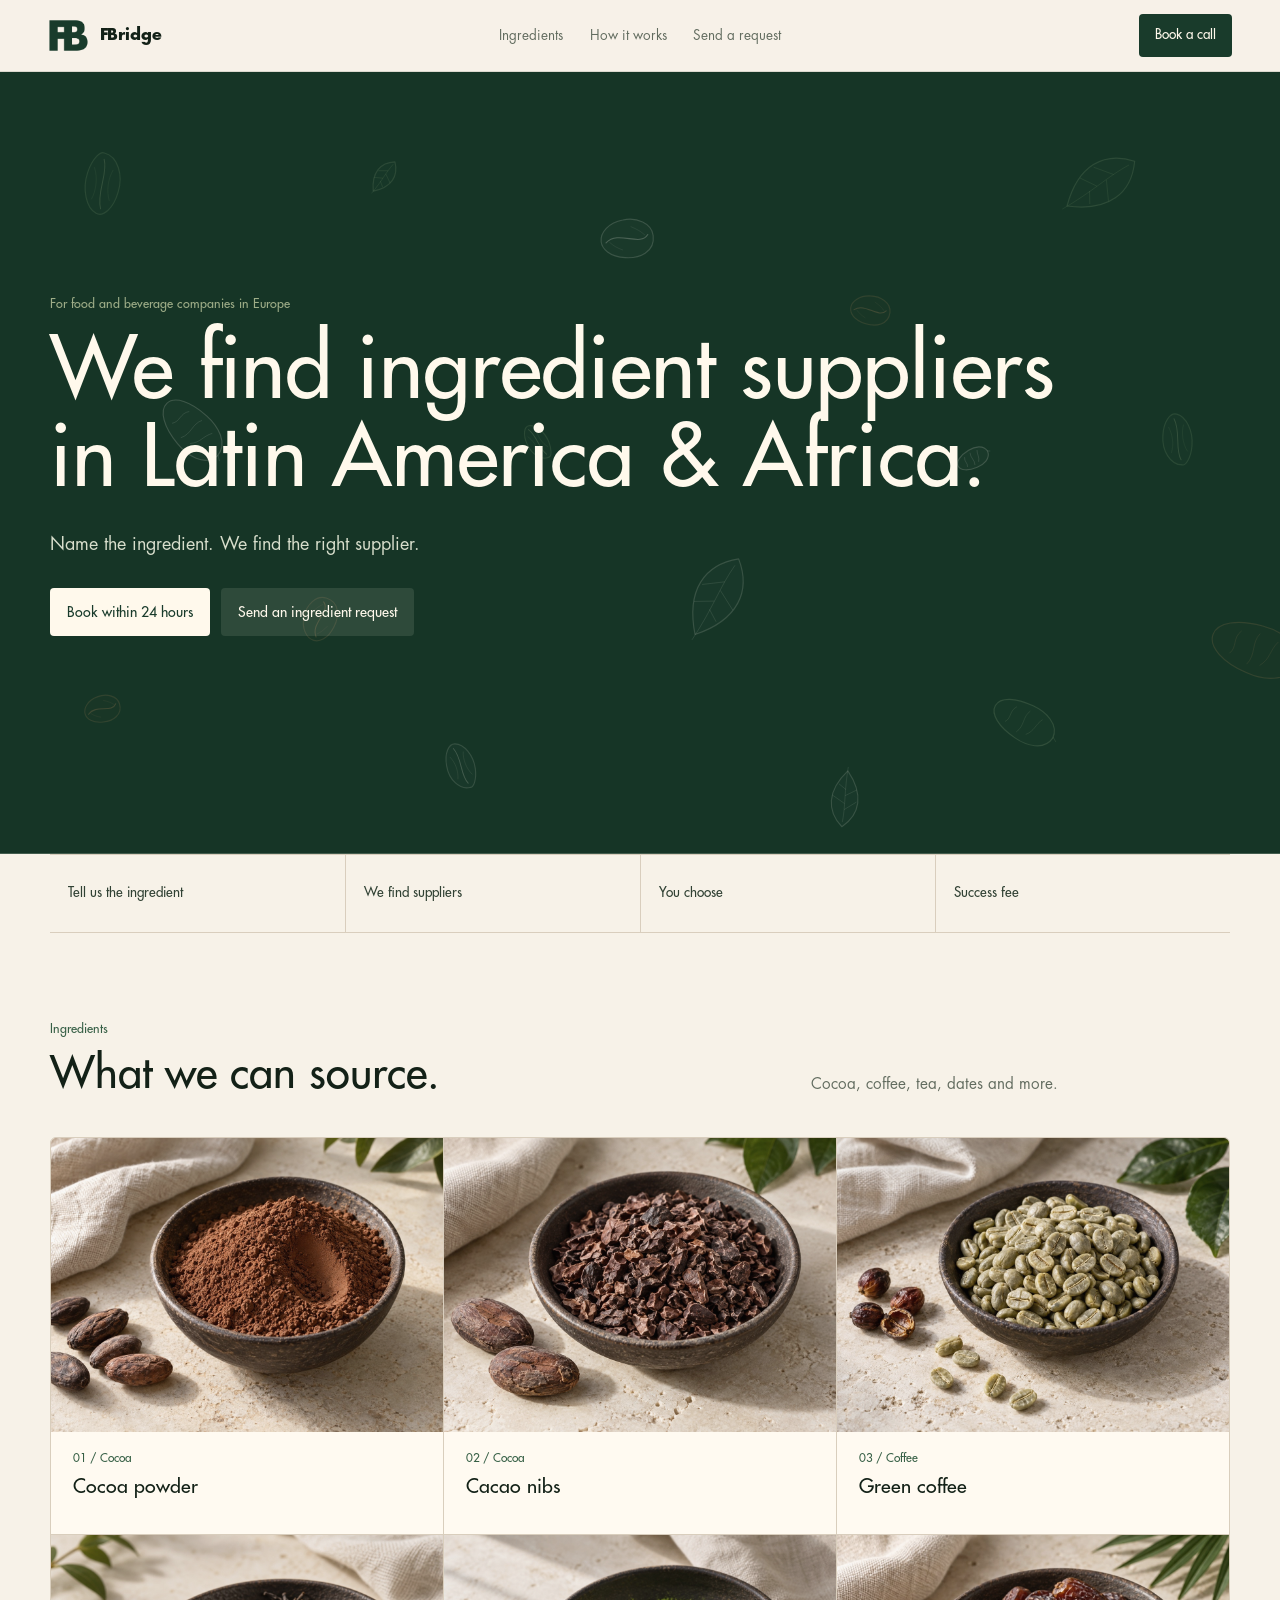
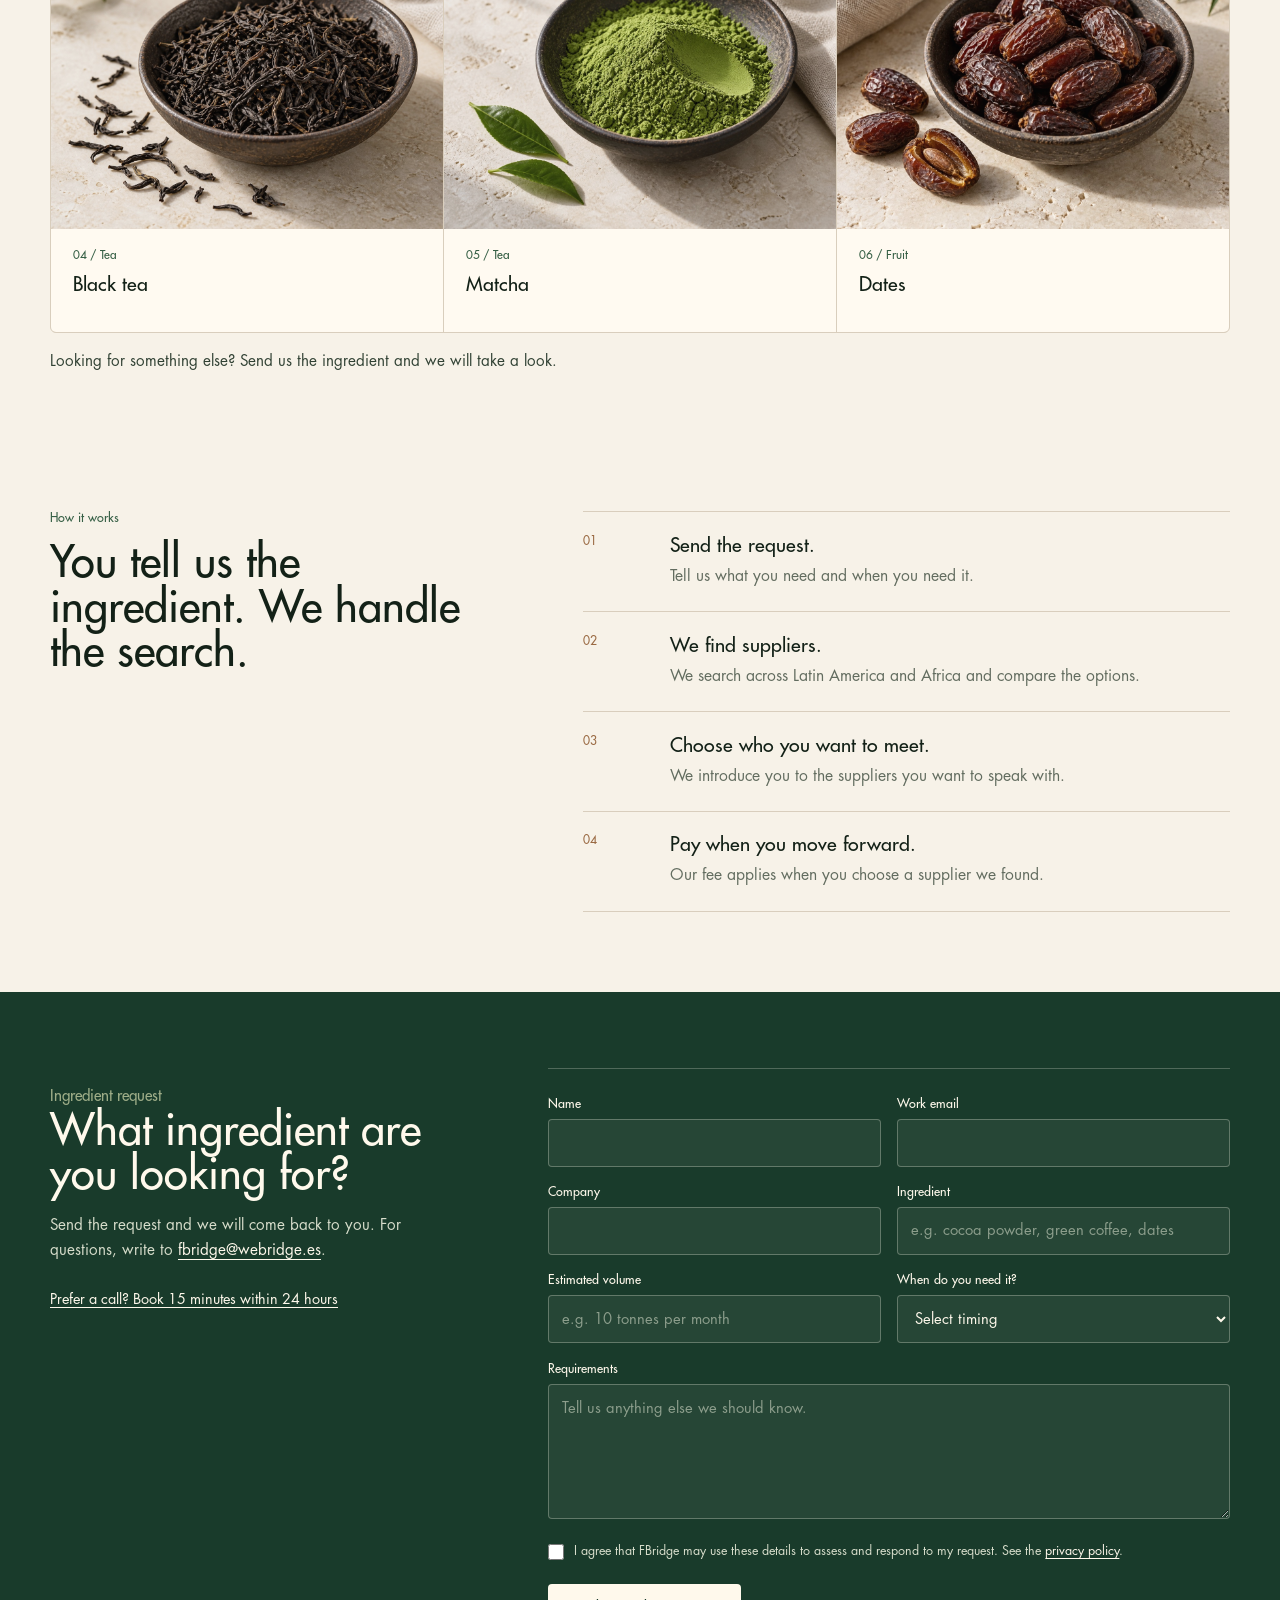
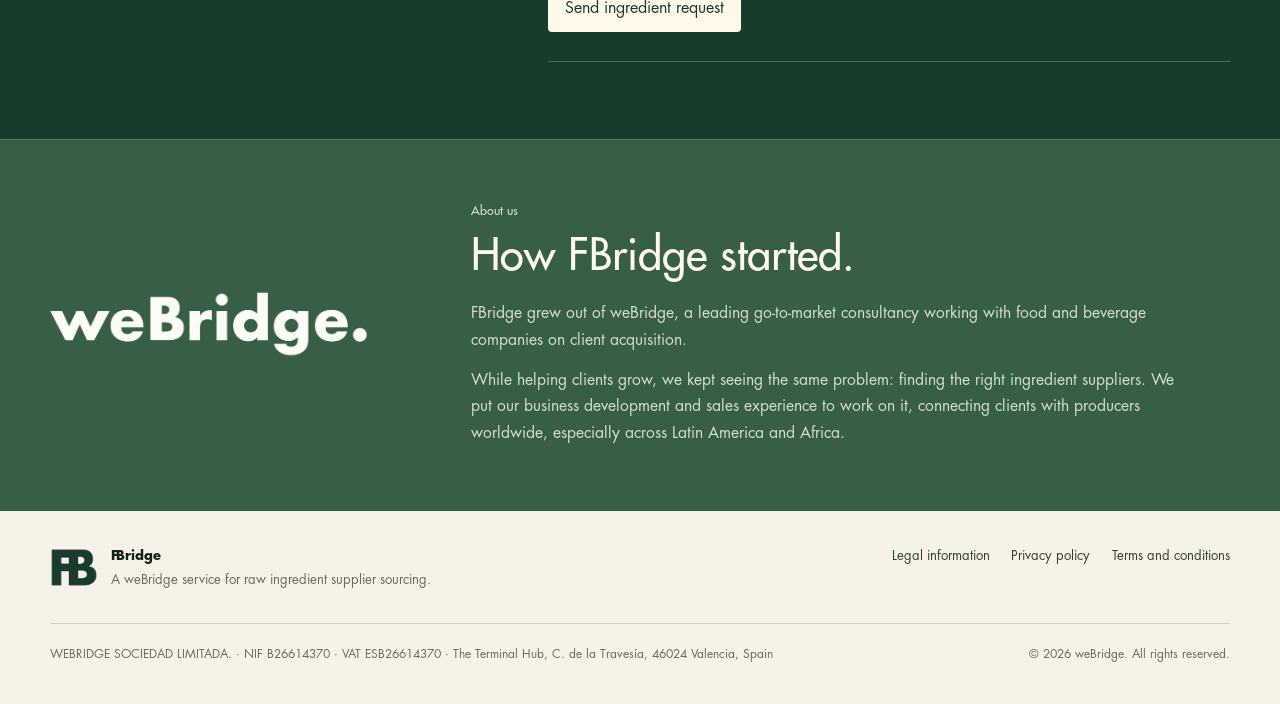
==== index.html @ bf398887 "Perfect FBridge monogram alignment" ====
<!doctype html>
<html lang="en">
  <head>
    <meta charset="utf-8" />
    <meta name="viewport" content="width=device-width, initial-scale=1" />
    <title>FBridge | Ingredient supplier sourcing</title>
    <meta
      name="description"
      content="FBridge finds ingredient suppliers in Latin America and Africa for European food and beverage companies."
    />
    <meta property="og:title" content="FBridge | Ingredient supplier sourcing" />
    <meta
      property="og:description"
      content="Ingredient supplier sourcing in Latin America and Africa for European food and beverage companies."
    />
    <link rel="canonical" href="https://fbridge.webridge.es/" />
    <meta property="og:url" content="https://fbridge.webridge.es/" />
    <meta property="og:type" content="website" />
    <meta property="og:image" content="https://fbridge.webridge.es/assets/og.png" />
    <meta name="twitter:card" content="summary_large_image" />
    <meta name="twitter:title" content="FBridge | Ingredient supplier sourcing" />
    <meta
      name="twitter:description"
      content="Ingredient supplier sourcing in Latin America and Africa for European food and beverage companies."
    />
    <meta name="twitter:image" content="https://fbridge.webridge.es/assets/og.png" />
    <link rel="icon" href="assets/fbridge-favicon.png?v=20260916-1" type="image/png" />
    <link rel="apple-touch-icon" href="assets/fbridge-favicon.png?v=20260916-1" />
    <link rel="stylesheet" href="styles.css" />
    <script src="hero-background.js" defer></script>
    <script src="request-form.js" defer></script>
  </head>
  <body>
    <main class="site-shell">
      <header class="site-header" aria-label="Primary navigation">
        <a class="brand-lockup" href="#top" aria-label="FBridge home">
          <img
            class="brand-logo"
            src="assets/fbridge-monogram.png?v=20260916-1"
            alt=""
            width="1000"
            height="829"
            aria-hidden="true"
          />
          <span class="brand-wordmark" aria-label="FBridge"><span aria-hidden="true"><span class="brand-wordmark-f">F</span><span class="brand-wordmark-b">B</span>ridge</span></span>
        </a>
        <nav class="site-nav" aria-label="Page sections">
          <a href="#ingredients">Ingredients</a>
          <a href="#process">How it works</a>
          <a href="#contact">Send a request</a>
        </nav>
        <a
          class="header-cta"
          href="https://cal.com/sergio-tomas-juan-6ize8r/15min"
          target="_blank"
          rel="noopener noreferrer"
        >
          Book a call
        </a>
      </header>

      <section class="hero-section" id="top">
        <canvas class="hero-canvas" data-hero-canvas aria-hidden="true"></canvas>
        <div class="hero-copy">
          <p class="eyebrow">For food and beverage companies in Europe</p>
          <h1>We find ingredient suppliers in Latin America &amp; Africa.</h1>
          <p class="hero-lede">
            Name the ingredient. We find the right supplier.
          </p>
          <div class="hero-actions" aria-label="Primary actions">
            <a
              class="primary-button"
              href="https://cal.com/sergio-tomas-juan-6ize8r/15min"
              target="_blank"
              rel="noopener noreferrer"
            >
              Book within 24 hours
            </a>
            <a class="secondary-button" href="#contact">Send an ingredient request</a>
          </div>
        </div>
      </section>

      <section class="route-strip" aria-label="FBridge workflow">
        <span>Tell us the ingredient</span>
        <span>We find suppliers</span>
        <span>You choose</span>
        <span>Success fee</span>
      </section>

      <section class="content-section ingredient-showcase" id="ingredients">
        <div class="ingredient-intro">
          <div>
            <p class="eyebrow">Ingredients</p>
            <h2>What we can source.</h2>
          </div>
          <p>Cocoa, coffee, tea, dates and more.</p>
        </div>

        <div class="ingredient-grid" aria-label="Ingredient categories FBridge can source">
          <article class="ingredient-card">
            <div class="ingredient-image">
              <img
                src="assets/ingredient-cocoa-powder.jpg"
                alt="Cocoa powder and cocoa beans arranged on a warm stone surface"
                width="1200"
                height="900"
                loading="lazy"
                decoding="async"
              />
            </div>
            <div class="ingredient-copy">
              <span>01 / Cocoa</span>
              <h3>Cocoa powder</h3>
            </div>
          </article>

          <article class="ingredient-card">
            <div class="ingredient-image">
              <img
                src="assets/ingredient-cacao-nibs.jpg"
                alt="Roasted cacao nibs beside cacao pods on a warm stone surface"
                width="1200"
                height="900"
                loading="lazy"
                decoding="async"
              />
            </div>
            <div class="ingredient-copy">
              <span>02 / Cocoa</span>
              <h3>Cacao nibs</h3>
            </div>
          </article>

          <article class="ingredient-card">
            <div class="ingredient-image">
              <img
                src="assets/ingredient-green-coffee.jpg"
                alt="Unroasted green coffee beans with coffee cherries and leaves"
                width="1200"
                height="900"
                loading="lazy"
                decoding="async"
              />
            </div>
            <div class="ingredient-copy">
              <span>03 / Coffee</span>
              <h3>Green coffee</h3>
            </div>
          </article>

          <article class="ingredient-card">
            <div class="ingredient-image">
              <img
                src="assets/ingredient-black-tea.jpg"
                alt="Loose black tea leaves arranged with fresh tea leaves"
                width="1200"
                height="900"
                loading="lazy"
                decoding="async"
              />
            </div>
            <div class="ingredient-copy">
              <span>04 / Tea</span>
              <h3>Black tea</h3>
            </div>
          </article>

          <article class="ingredient-card">
            <div class="ingredient-image">
              <img
                src="assets/ingredient-matcha.jpg"
                alt="Vivid green matcha powder with tea leaves and a bamboo whisk"
                width="1200"
                height="900"
                loading="lazy"
                decoding="async"
              />
            </div>
            <div class="ingredient-copy">
              <span>05 / Tea</span>
              <h3>Matcha</h3>
            </div>
          </article>

          <article class="ingredient-card">
            <div class="ingredient-image">
              <img
                src="assets/ingredient-dates.jpg"
                alt="Whole dates in a dark ceramic bowl"
                width="1200"
                height="900"
                loading="lazy"
                decoding="async"
              />
            </div>
            <div class="ingredient-copy">
              <span>06 / Fruit</span>
              <h3>Dates</h3>
            </div>
          </article>
        </div>

        <p class="ingredient-note">
          Looking for something else? Send us the ingredient and we will take a look.
        </p>
      </section>

      <section class="content-section process-section" id="process">
        <div class="section-heading">
          <p class="eyebrow">How it works</p>
          <h2>You tell us the ingredient. We handle the search.</h2>
        </div>
        <div class="process-list" aria-label="FBridge process">
          <article>
            <span>01</span>
            <div>
              <h3>Send the request.</h3>
              <p>Tell us what you need and when you need it.</p>
            </div>
          </article>
          <article>
            <span>02</span>
            <div>
              <h3>We find suppliers.</h3>
              <p>We search across Latin America and Africa and compare the options.</p>
            </div>
          </article>
          <article>
            <span>03</span>
            <div>
              <h3>Choose who you want to meet.</h3>
              <p>We introduce you to the suppliers you want to speak with.</p>
            </div>
          </article>
          <article>
            <span>04</span>
            <div>
              <h3>Pay when you move forward.</h3>
              <p>Our fee applies when you choose a supplier we found.</p>
            </div>
          </article>
        </div>
      </section>

      <section class="contact-band" id="contact">
        <div class="content-section contact-inner">
          <div class="contact-heading">
            <p class="eyebrow">Ingredient request</p>
            <h2>What ingredient are you looking for?</h2>
            <p>
              Send the request and we will come back to you. For questions, write to
              <a href="mailto:fbridge@webridge.es">fbridge@webridge.es</a>.
            </p>
            <a
              class="contact-calendar-link"
              href="https://cal.com/sergio-tomas-juan-6ize8r/15min"
              target="_blank"
              rel="noopener noreferrer"
            >
              Prefer a call? Book 15 minutes within 24 hours
            </a>
          </div>

          <form
            class="request-form"
            action="https://webridge-gtm-strategy-nine.vercel.app/api/fbridge-enquiry"
            method="POST"
            data-ingredient-form
          >
            <label class="form-honey" aria-hidden="true">
              Leave this field empty
              <input type="text" name="website" tabindex="-1" autocomplete="off" />
            </label>

            <div class="form-grid">
              <label class="form-field">
                <span>Name</span>
                <input type="text" name="name" autocomplete="name" required />
              </label>
              <label class="form-field">
                <span>Work email</span>
                <input type="email" name="email" autocomplete="email" required />
              </label>
              <label class="form-field">
                <span>Company</span>
                <input type="text" name="company" autocomplete="organization" required />
              </label>
              <label class="form-field">
                <span>Ingredient</span>
                <input
                  type="text"
                  name="ingredient"
                  placeholder="e.g. cocoa powder, green coffee, dates"
                  required
                />
              </label>
              <label class="form-field">
                <span>Estimated volume</span>
                <input type="text" name="estimatedVolume" placeholder="e.g. 10 tonnes per month" />
              </label>
              <label class="form-field">
                <span>When do you need it?</span>
                <select name="timing" required>
                  <option value="" selected disabled>Select timing</option>
                  <option value="As soon as possible">As soon as possible</option>
                  <option value="Within one month">Within one month</option>
                  <option value="Within one to three months">Within one to three months</option>
                  <option value="More than three months">More than three months</option>
                  <option value="Exploring options">Exploring options</option>
                </select>
              </label>
              <label class="form-field form-field-full">
                <span>Requirements</span>
                <textarea
                  name="requirements"
                  rows="5"
                  placeholder="Tell us anything else we should know."
                ></textarea>
              </label>
            </div>

            <label class="form-consent">
              <input type="checkbox" name="privacyConsent" value="Accepted" required />
              <span>
                I agree that FBridge may use these details to assess and respond to my request. See the
                <a href="privacy-policy.html">privacy policy</a>.
              </span>
            </label>

            <div class="form-submit-row">
              <button class="primary-button light-button" type="submit" data-form-submit>
                Send ingredient request
              </button>
              <p class="form-status" role="status" aria-live="polite" data-form-status></p>
            </div>
          </form>
        </div>
      </section>

      <section class="about-band" aria-labelledby="about-heading">
        <div class="content-section about-inner">
          <a
            class="about-wordmark-link"
            href="https://www.webridge.es/"
            target="_blank"
            rel="noopener noreferrer"
            aria-label="Visit weBridge"
          >
            <img
              class="about-wordmark"
              src="assets/webridge-wordmark.png"
              alt="weBridge"
              width="1392"
              height="305"
              loading="lazy"
              decoding="async"
            />
          </a>
          <div class="about-copy">
            <p class="eyebrow">About us</p>
            <h2 id="about-heading">How FBridge started.</h2>
            <p>
              FBridge grew out of weBridge, a leading go-to-market consultancy working with food
              and beverage companies on client acquisition.
            </p>
            <p>
              While helping clients grow, we kept seeing the same problem: finding the right
              ingredient suppliers. We put our business development and sales experience to work
              on it, connecting clients with producers worldwide, especially across Latin America
              and Africa.
            </p>
          </div>
        </div>
      </section>

      <footer class="site-footer">
        <div class="footer-main">
          <div class="footer-identity">
            <img
              class="footer-logo"
              src="assets/fbridge-monogram.png?v=20260916-1"
              alt=""
              width="1000"
              height="829"
              loading="lazy"
              decoding="async"
              aria-hidden="true"
            />
            <div>
              <span class="footer-brand brand-wordmark" aria-label="FBridge"><span aria-hidden="true"><span class="brand-wordmark-f">F</span><span class="brand-wordmark-b">B</span>ridge</span></span>
              <p>A weBridge service for raw ingredient supplier sourcing.</p>
            </div>
          </div>
          <nav class="footer-links" aria-label="Legal pages">
            <a href="legal-information.html">Legal information</a>
            <a href="privacy-policy.html">Privacy policy</a>
            <a href="terms-and-conditions.html">Terms and conditions</a>
          </nav>
        </div>
        <div class="footer-legal">
          <p>
            WEBRIDGE SOCIEDAD LIMITADA. · NIF B26614370 · VAT ESB26614370 · The Terminal Hub,
            C. de la Travesía, 46024 Valencia, Spain
          </p>
          <p>© 2026 weBridge. All rights reserved.</p>
        </div>
      </footer>
    </main>
  </body>
</html>
---- styles.css ----
@font-face {
  font-family: "FBridge Futura";
  src: url("assets/fonts/FuturaStd-Book.otf") format("opentype");
  font-style: normal;
  font-weight: 400;
  font-display: swap;
}

@font-face {
  font-family: "FBridge Futura";
  src: url("assets/fonts/FuturaStd-Medium.otf") format("opentype");
  font-style: normal;
  font-weight: 500;
  font-display: swap;
}

@font-face {
  font-family: "FBridge Futura";
  src: url("assets/fonts/FuturaStd-Bold.otf") format("opentype");
  font-style: normal;
  font-weight: 700;
  font-display: swap;
}

:root {
  --fb-ink: #132117;
  --fb-ink-soft: #304133;
  --fb-paper: #f7f2e8;
  --fb-surface: #fffaf1;
  --fb-surface-deep: #eee5d6;
  --fb-line: #d9cebd;
  --fb-green: #365f45;
  --fb-green-dark: #193b2b;
  --fb-sage: #9ead88;
  --fb-clay: #9a6a43;
  --fb-muted: #626c5f;
  --fb-on-dark: #fff9ec;
  --fb-on-dark-muted: #d8decc;
  --fb-font-family: "FBridge Futura", Futura, "Futura PT", "Futura Std", "Century Gothic", sans-serif;
}

* {
  box-sizing: border-box;
}

html {
  scroll-behavior: smooth;
  background: var(--fb-paper);
}

body {
  margin: 0;
  background: var(--fb-paper);
  color: var(--fb-ink);
  font-family: var(--fb-font-family);
  font-weight: 400;
}

a {
  color: inherit;
  text-decoration: none;
}

img {
  display: block;
  max-width: 100%;
}

.site-shell {
  min-height: 100vh;
  overflow: hidden;
  background:
    linear-gradient(180deg, rgba(255, 250, 241, 0.5) 0%, rgba(247, 242, 232, 0) 28rem),
    var(--fb-paper);
}

.site-header {
  position: sticky;
  top: 0;
  z-index: 20;
  display: grid;
  grid-template-columns: 1fr auto 1fr;
  align-items: center;
  gap: 1rem;
  min-height: 72px;
  padding: 0 3rem;
  border-bottom: 1px solid rgba(19, 33, 23, 0.12);
  background: rgba(247, 242, 232, 0.94);
}

.brand-lockup,
.site-nav,
.hero-actions,
.route-strip,
.supplier-list article {
  display: flex;
  align-items: center;
}

.proof-band {
  display: grid;
  grid-template-columns: repeat(3, minmax(0, 1fr));
  width: min(100% - 4rem, 1180px);
  margin: 1.6rem auto 0;
  border-top: 1px solid var(--fb-line);
  border-bottom: 1px solid var(--fb-line);
}

.proof-band article {
  min-height: 9.2rem;
  padding: 1.35rem 1.45rem 1.35rem 0;
}

.proof-band article + article {
  border-left: 1px solid var(--fb-line);
  padding-right: 1.45rem;
  padding-left: 1.45rem;
}

.proof-band span,
.assurance-grid span {
  display: block;
  margin-bottom: 0.85rem;
  color: var(--fb-green);
  font-size: 0.76rem;
  font-weight: 500;
  letter-spacing: 0;
}

.proof-band p,
.assurance-grid p {
  margin: 0;
  color: var(--fb-ink-soft);
  font-size: 0.98rem;
  line-height: 1.6;
}

.brand-lockup {
  gap: 0.72rem;
  width: fit-content;
  color: var(--fb-ink);
  font-size: 1rem;
  font-weight: 700;
  letter-spacing: 0;
}

.brand-wordmark,
.brand-wordmark-f,
.brand-wordmark-b {
  display: inline-block;
}

.brand-wordmark-f,
.brand-wordmark-b {
  vertical-align: baseline;
}

.brand-wordmark-b {
  margin-left: -0.14em;
}

.brand-logo {
  width: 2.55rem;
  height: auto;
  flex: 0 0 auto;
}

.site-nav {
  gap: 1.65rem;
  justify-content: center;
  color: var(--fb-muted);
  font-size: 0.84rem;
}

.site-nav a,
.header-cta,
.primary-button,
.secondary-button {
  transition: background 180ms ease, color 180ms ease, transform 180ms ease;
}

.site-nav a:hover {
  color: var(--fb-ink);
}

a:focus-visible {
  outline: 2px solid var(--fb-clay);
  outline-offset: 4px;
}

.header-cta {
  justify-self: end;
  min-height: 2.65rem;
  padding: 0.78rem 1rem;
  border-radius: 4px;
  background: var(--fb-green-dark);
  color: var(--fb-on-dark);
  font-size: 0.84rem;
  font-weight: 500;
}

.header-cta:hover,
.primary-button:hover {
  background: var(--fb-green);
  transform: translateY(-1px);
}

.hero-section {
  position: relative;
  isolation: isolate;
  display: flex;
  align-items: center;
  width: 100%;
  min-height: calc(100svh - 118px);
  margin: 0;
  overflow: hidden;
  border-bottom: 1px solid rgba(255, 249, 236, 0.18);
  background: var(--fb-green-dark);
}

.hero-copy {
  position: relative;
  z-index: 2;
  width: min(100% - 6rem, 1180px);
  max-width: none;
  margin: 0 auto;
  padding: 6.5rem 0 6rem;
}

.hero-canvas {
  position: absolute;
  inset: 0;
  z-index: 0;
  width: 100%;
  height: 100%;
  pointer-events: none;
}

.hero-section::after {
  position: absolute;
  inset: 0;
  z-index: 1;
  background: rgba(8, 31, 20, 0.18);
  content: "";
  pointer-events: none;
}

.eyebrow {
  margin: 0 0 1rem;
  color: var(--fb-green);
  font-size: 0.78rem;
  font-weight: 500;
  letter-spacing: 0;
}

h1,
h2,
h3,
p,
dl,
figure {
  margin-top: 0;
}

h1,
h2,
h3 {
  color: var(--fb-ink);
  font-weight: 500;
  letter-spacing: 0;
}

h1 {
  max-width: 720px;
  margin-bottom: 1.45rem;
  font-family: var(--fb-font-family);
  font-size: 4.15rem;
  line-height: 1.02;
}

.hero-section h1 {
  max-width: 1080px;
  margin-bottom: 1.7rem;
  color: var(--fb-on-dark);
  font-size: 5.3rem;
  line-height: 1.04;
  text-wrap: balance;
}

h2 {
  max-width: 630px;
  margin-bottom: 0;
  font-family: var(--fb-font-family);
  font-size: 2.72rem;
  line-height: 1.02;
}

h3 {
  margin-bottom: 0.55rem;
  font-size: 1.22rem;
  line-height: 1.2;
}

.hero-lede {
  max-width: 760px;
  margin-bottom: 1.8rem;
  color: var(--fb-on-dark-muted);
  font-size: 1.12rem;
  line-height: 1.62;
}

.hero-section .eyebrow {
  color: var(--fb-sage);
}

.hero-actions {
  flex-wrap: wrap;
  gap: 0.72rem;
  margin-bottom: 0;
}

.primary-button,
.secondary-button {
  display: inline-flex;
  min-height: 3rem;
  align-items: center;
  justify-content: center;
  border-radius: 4px;
  padding: 0.9rem 1.05rem;
  font-size: 0.88rem;
  font-weight: 500;
}

.primary-button {
  background: var(--fb-green-dark);
  color: var(--fb-on-dark);
}

.secondary-button {
  background: rgba(19, 33, 23, 0.08);
  color: var(--fb-ink);
}

.secondary-button:hover {
  background: rgba(54, 95, 69, 0.15);
  transform: translateY(-1px);
}

.hero-section .primary-button {
  background: var(--fb-on-dark);
  color: var(--fb-green-dark);
}

.hero-section .primary-button:hover {
  background: #f1eadc;
}

.hero-section .secondary-button {
  background: rgba(255, 249, 236, 0.1);
  color: var(--fb-on-dark);
}

.hero-section .secondary-button:hover {
  background: rgba(255, 249, 236, 0.17);
}

.route-strip span,
.detail-panel span,
.supplier-list span,
.region-table span,
.process-list span {
  display: block;
  color: var(--fb-muted);
  font-size: 0.76rem;
  font-weight: 500;
  letter-spacing: 0;
}

.route-strip {
  display: grid;
  grid-template-columns: repeat(4, minmax(0, 1fr));
  width: min(100% - 4rem, 1180px);
  margin: 0 auto;
  border-top: 1px solid var(--fb-line);
  border-bottom: 1px solid var(--fb-line);
}

.route-strip span {
  display: flex;
  align-items: center;
  min-height: 4.8rem;
  padding: 1rem 1.1rem;
  color: var(--fb-ink-soft);
  font-size: 0.84rem;
}

.route-strip span + span {
  border-left: 1px solid var(--fb-line);
}

.content-section {
  width: min(100% - 4rem, 1180px);
  margin: 0 auto;
  padding: 5rem 0;
}

.ingredient-showcase {
  padding-top: 5.6rem;
  padding-bottom: 5.6rem;
}

.ingredient-intro {
  display: grid;
  grid-template-columns: minmax(0, 1.12fr) minmax(280px, 0.68fr);
  gap: 4.5rem;
  align-items: end;
  margin-bottom: 2.5rem;
}

.ingredient-intro h2 {
  max-width: 720px;
}

.ingredient-intro > p,
.ingredient-card p,
.ingredient-note,
.contact-heading > p,
.footer-main p,
.footer-legal p {
  margin-bottom: 0;
  color: var(--fb-muted);
  font-size: 0.95rem;
  line-height: 1.65;
}

.ingredient-grid {
  display: grid;
  grid-template-columns: repeat(3, minmax(0, 1fr));
  gap: 1px;
  overflow: hidden;
  border: 1px solid var(--fb-line);
  border-radius: 6px;
  background: var(--fb-line);
}

.ingredient-card {
  min-width: 0;
  background: var(--fb-surface);
}

.ingredient-image {
  aspect-ratio: 4 / 3;
  overflow: hidden;
  background: var(--fb-surface-deep);
}

.ingredient-image img {
  width: 100%;
  height: 100%;
  object-fit: cover;
  filter: saturate(0.88) contrast(0.97);
  transition: transform 420ms ease, filter 420ms ease;
}

.ingredient-card:hover .ingredient-image img {
  filter: saturate(0.98) contrast(1);
  transform: scale(1.025);
}

.ingredient-copy {
  min-height: 6.4rem;
  padding: 1.2rem 1.35rem 1.35rem;
}

.ingredient-copy span {
  display: block;
  margin-bottom: 0.65rem;
  color: var(--fb-green);
  font-size: 0.74rem;
  font-weight: 500;
  letter-spacing: 0;
}

.ingredient-copy h3 {
  margin-bottom: 0;
}

.ingredient-note {
  padding-top: 1rem;
  color: var(--fb-ink-soft);
}

.section-grid {
  display: grid;
  grid-template-columns: minmax(250px, 0.7fr) minmax(0, 1fr);
  gap: 5rem;
  align-items: start;
}

.section-heading {
  max-width: 620px;
}

.section-body > p,
.section-intro > p,
.cta-section p,
.detail-panel p,
.supplier-list p,
.region-table p,
.process-list p {
  margin-bottom: 0;
  color: var(--fb-muted);
  font-size: 0.98rem;
  line-height: 1.7;
}

.detail-grid {
  display: grid;
  grid-template-columns: repeat(3, minmax(0, 1fr));
  gap: 1rem;
  margin-top: 2rem;
}

.detail-panel {
  min-height: 13rem;
  border-radius: 6px;
  padding: 1.45rem;
  background: var(--fb-surface);
}

.detail-panel:first-child {
  border-top: 3px solid var(--fb-green);
}

.detail-panel:nth-child(2) {
  border-top: 3px solid var(--fb-clay);
}

.detail-panel:nth-child(3) {
  border-top: 3px solid var(--fb-sage);
}

.detail-panel span,
.supplier-list span,
.region-table span {
  margin-bottom: 0.8rem;
}

.surface-band {
  background: var(--fb-surface-deep);
}

.supplier-list {
  margin-top: 2.1rem;
  border-top: 1px solid rgba(19, 33, 23, 0.16);
}

.supplier-list article {
  gap: 1.6rem;
  min-height: 8.6rem;
  padding: 1.3rem 0;
  border-bottom: 1px solid rgba(19, 33, 23, 0.16);
}

.supplier-list span {
  width: 6.5rem;
  flex: 0 0 auto;
  color: var(--fb-green);
}

.supplier-list h3 {
  width: min(18rem, 36%);
  flex: 0 0 auto;
  margin-bottom: 0;
}

.supplier-list p {
  flex: 1;
}

.section-intro {
  display: grid;
  grid-template-columns: minmax(250px, 0.78fr) minmax(0, 1fr);
  gap: 4rem;
  align-items: end;
  margin-bottom: 2.4rem;
}

.section-intro h2 {
  max-width: 760px;
}

.section-intro p {
  max-width: 600px;
}

.region-table {
  display: grid;
  grid-template-columns: repeat(2, minmax(0, 1fr));
  border-top: 1px solid var(--fb-line);
  border-bottom: 1px solid var(--fb-line);
}

.region-table article {
  padding: 2rem 2rem 2rem 0;
}

.region-table article + article {
  border-left: 1px solid var(--fb-line);
  padding-right: 0;
  padding-left: 2rem;
}

.region-table h3 {
  max-width: 440px;
}

.process-section {
  display: grid;
  grid-template-columns: minmax(250px, 0.7fr) minmax(0, 1fr);
  gap: 5rem;
  padding-top: 3rem;
}

.process-list {
  border-top: 1px solid var(--fb-line);
}

.process-list article {
  display: grid;
  grid-template-columns: 4.25rem minmax(0, 1fr);
  gap: 1.2rem;
  padding: 1.35rem 0;
  border-bottom: 1px solid var(--fb-line);
}

.process-list span {
  color: var(--fb-clay);
}

.process-list h3 {
  margin-bottom: 0.35rem;
}

.assurance-section {
  display: grid;
  grid-template-columns: minmax(250px, 0.72fr) minmax(0, 1fr);
  gap: 5rem;
  border-top: 1px solid var(--fb-line);
}

.assurance-grid {
  display: grid;
  grid-template-columns: repeat(3, minmax(0, 1fr));
  border: 1px solid var(--fb-line);
  background: rgba(255, 250, 241, 0.44);
}

.assurance-grid article {
  padding: 1.45rem;
}

.assurance-grid article + article {
  border-left: 1px solid var(--fb-line);
}

.contact-band {
  background: var(--fb-green-dark);
}

.contact-inner {
  display: grid;
  grid-template-columns: minmax(260px, 0.76fr) minmax(0, 1.24fr);
  gap: 5rem;
  padding-top: 4.8rem;
  padding-bottom: 4.8rem;
}

.contact-heading h2 {
  color: var(--fb-on-dark);
}

.contact-heading > p {
  max-width: 490px;
  margin-top: 0.95rem;
  color: var(--fb-on-dark-muted);
}

.contact-heading .eyebrow {
  color: var(--fb-sage);
}

.contact-heading > p a,
.contact-calendar-link,
.form-consent a {
  color: var(--fb-on-dark);
  text-decoration: underline;
  text-decoration-thickness: 1px;
  text-underline-offset: 0.24em;
}

.contact-calendar-link {
  display: inline-flex;
  margin-top: 1.65rem;
  font-size: 0.9rem;
  line-height: 1.5;
}

.contact-heading > p a:hover,
.contact-calendar-link:hover,
.form-consent a:hover {
  color: var(--fb-sage);
}

.request-form {
  display: grid;
  gap: 1.45rem;
  min-width: 0;
  padding: 1.7rem 0 1.8rem;
  border-top: 1px solid rgba(255, 249, 236, 0.24);
  border-bottom: 1px solid rgba(255, 249, 236, 0.24);
}

.form-grid {
  display: grid;
  grid-template-columns: repeat(2, minmax(0, 1fr));
  gap: 1.15rem 1rem;
}

.form-field {
  display: grid;
  gap: 0.5rem;
  min-width: 0;
}

.form-field-full {
  grid-column: 1 / -1;
}

.form-field > span {
  color: var(--fb-on-dark);
  font-size: 0.78rem;
  font-weight: 500;
}

.form-field input,
.form-field select,
.form-field textarea {
  width: 100%;
  min-width: 0;
  border: 1px solid rgba(255, 249, 236, 0.28);
  border-radius: 4px;
  outline: 0;
  background: rgba(255, 249, 236, 0.06);
  color: var(--fb-on-dark);
  font: inherit;
  font-size: 0.92rem;
  line-height: 1.45;
}

.form-field input,
.form-field select {
  min-height: 3rem;
  padding: 0.72rem 0.82rem;
}

.form-field textarea {
  min-height: 7.8rem;
  padding: 0.82rem;
  resize: vertical;
}

.form-field input::placeholder,
.form-field textarea::placeholder {
  color: rgba(216, 222, 204, 0.58);
}

.form-field select {
  color-scheme: dark;
}

.form-field option {
  background: var(--fb-green-dark);
  color: var(--fb-on-dark);
}

.form-field input:focus-visible,
.form-field select:focus-visible,
.form-field textarea:focus-visible {
  border-color: var(--fb-sage);
  box-shadow: 0 0 0 3px rgba(158, 173, 136, 0.16);
}

.form-consent {
  display: grid;
  grid-template-columns: auto minmax(0, 1fr);
  gap: 0.65rem;
  align-items: start;
  color: var(--fb-on-dark-muted);
  font-size: 0.78rem;
  line-height: 1.55;
}

.form-consent input {
  width: 1rem;
  height: 1rem;
  margin: 0.12rem 0 0;
  accent-color: var(--fb-sage);
}

.form-submit-row {
  display: flex;
  align-items: center;
  gap: 1rem;
  min-height: 3rem;
}

.request-form button {
  border: 0;
  font: inherit;
  cursor: pointer;
}

.request-form button:focus-visible {
  outline: 2px solid var(--fb-sage);
  outline-offset: 4px;
}

.request-form button:disabled {
  cursor: wait;
  opacity: 0.64;
  transform: none;
}

.form-status {
  margin: 0;
  color: var(--fb-on-dark-muted);
  font-size: 0.82rem;
  line-height: 1.5;
}

.form-status[data-state="success"] {
  color: #cad8b8;
}

.form-status[data-state="error"] {
  color: #f1c7a5;
}

.form-honey {
  position: absolute !important;
  width: 1px !important;
  height: 1px !important;
  overflow: hidden !important;
  clip: rect(0, 0, 0, 0) !important;
  white-space: nowrap !important;
}

.light-button {
  background: var(--fb-on-dark);
  color: var(--fb-green-dark);
  white-space: nowrap;
}

.light-button:hover {
  background: #e9dec9;
  color: var(--fb-green-dark);
}

.about-band {
  border-top: 1px solid rgba(255, 249, 236, 0.15);
  background: var(--fb-green);
}

.about-inner {
  display: grid;
  grid-template-columns: minmax(220px, 0.62fr) minmax(0, 1.38fr);
  gap: 5rem;
  align-items: center;
  padding-top: 4rem;
  padding-bottom: 4rem;
}

.about-wordmark-link {
  display: block;
  width: fit-content;
  max-width: 100%;
}

.about-wordmark {
  width: min(100%, 20rem);
  height: auto;
}

.about-copy {
  max-width: 720px;
}

.about-copy .eyebrow {
  color: var(--fb-on-dark-muted);
}

.about-copy h2 {
  margin-bottom: 1.35rem;
  color: var(--fb-on-dark);
}

.about-copy > p:not(.eyebrow) {
  margin-bottom: 0;
  color: var(--fb-on-dark-muted);
  font-size: 0.98rem;
  line-height: 1.7;
}

.about-copy > p + p {
  margin-top: 0.85rem;
}

.site-footer {
  width: min(100% - 4rem, 1180px);
  margin: 0 auto;
  padding: 2.3rem 0 2.5rem;
  color: var(--fb-muted);
  font-size: 0.82rem;
}

.footer-main,
.footer-legal {
  display: flex;
  justify-content: space-between;
  gap: 2rem;
}

.footer-main {
  align-items: flex-start;
  padding-bottom: 2rem;
}

.footer-brand {
  display: block;
  margin-bottom: 0.35rem;
  color: var(--fb-ink);
  font-weight: 700;
}

.footer-identity {
  display: flex;
  align-items: flex-start;
  gap: 0.8rem;
}

.footer-logo {
  width: 3rem;
  height: auto;
  flex: 0 0 auto;
}

.footer-main p {
  font-size: 0.82rem;
}

.footer-links {
  display: flex;
  flex-wrap: wrap;
  justify-content: flex-end;
  gap: 0.7rem 1.35rem;
  color: var(--fb-ink-soft);
}

.footer-links a:hover {
  color: var(--fb-green);
}

.footer-legal {
  align-items: flex-start;
  padding-top: 1.35rem;
  border-top: 1px solid var(--fb-line);
}

.footer-legal p {
  max-width: 760px;
  font-size: 0.75rem;
  line-height: 1.55;
}

.footer-legal p:last-child {
  flex: 0 0 auto;
  text-align: right;
}

.site-nav a[aria-current="page"] {
  color: var(--fb-ink);
  font-weight: 500;
}

.legal-hero {
  background: var(--fb-surface-deep);
}

.legal-hero-inner {
  width: min(100% - 4rem, 1180px);
  margin: 0 auto;
  padding: 5.2rem 0 4.5rem;
}

.legal-hero h1 {
  max-width: 900px;
  margin-bottom: 1.25rem;
  font-size: 3.7rem;
}

.legal-hero-inner > p:not(.eyebrow) {
  max-width: 650px;
  margin-bottom: 2.2rem;
  color: var(--fb-ink-soft);
  font-size: 1.04rem;
  line-height: 1.65;
}

.legal-hero-inner > span,
.legal-index > span,
.legal-number {
  color: var(--fb-green);
  font-size: 0.75rem;
  font-weight: 500;
}

.legal-layout {
  display: grid;
  grid-template-columns: 220px minmax(0, 760px);
  gap: 6rem;
  width: min(100% - 4rem, 1180px);
  margin: 0 auto;
  padding: 5.2rem 0 6rem;
}

.legal-index {
  align-self: start;
  position: sticky;
  top: 7rem;
  padding-top: 0.2rem;
}

.legal-index > span {
  display: block;
  margin-bottom: 1.15rem;
}

.legal-index nav {
  display: grid;
  border-top: 1px solid var(--fb-line);
}

.legal-index a {
  padding: 0.75rem 0;
  border-bottom: 1px solid var(--fb-line);
  color: var(--fb-muted);
  font-size: 0.8rem;
  line-height: 1.35;
}

.legal-index a:hover {
  color: var(--fb-green);
}

.legal-content section {
  scroll-margin-top: 6.5rem;
  padding-bottom: 3.6rem;
}

.legal-content section + section {
  padding-top: 3.6rem;
  border-top: 1px solid var(--fb-line);
}

.legal-number {
  margin-bottom: 0.9rem;
}

.legal-content h2 {
  max-width: none;
  margin-bottom: 1.3rem;
  font-size: 2.15rem;
}

.legal-content p,
.legal-content li,
.legal-table-row span {
  color: var(--fb-ink-soft);
  font-size: 0.98rem;
  line-height: 1.75;
}

.legal-content p {
  margin-bottom: 1rem;
}

.legal-content p:last-child {
  margin-bottom: 0;
}

.legal-content ul {
  margin: 0 0 1.25rem;
  padding-left: 1.2rem;
}

.legal-content li + li {
  margin-top: 0.55rem;
}

.legal-content a {
  color: var(--fb-green);
  text-decoration: underline;
  text-decoration-thickness: 1px;
  text-underline-offset: 0.2em;
}

.company-details {
  margin: 1.7rem 0;
  border-top: 1px solid var(--fb-line);
}

.company-details div {
  display: grid;
  grid-template-columns: 155px minmax(0, 1fr);
  gap: 1.5rem;
  padding: 0.9rem 0;
  border-bottom: 1px solid var(--fb-line);
}

.company-details dt,
.company-details dd {
  margin: 0;
  font-size: 0.9rem;
  line-height: 1.55;
}

.company-details dt {
  color: var(--fb-muted);
}

.company-details dd {
  color: var(--fb-ink);
}

.legal-table {
  margin-top: 1.7rem;
  border-top: 1px solid var(--fb-line);
}

.legal-table-row {
  display: grid;
  grid-template-columns: minmax(190px, 0.72fr) minmax(0, 1fr);
  gap: 2rem;
  padding: 1.15rem 0;
  border-bottom: 1px solid var(--fb-line);
}

.legal-table-row strong {
  color: var(--fb-ink);
  font-size: 0.92rem;
  font-weight: 500;
  line-height: 1.55;
}

@media (max-width: 1040px) {
  .site-header {
    grid-template-columns: 1fr auto;
    padding: 0 1.5rem;
  }

  .site-nav {
    display: none;
  }

  .section-grid,
  .section-intro,
  .assurance-section,
  .process-section,
  .ingredient-intro,
  .contact-inner,
  .about-inner,
  .legal-layout {
    grid-template-columns: 1fr;
    gap: 2.4rem;
  }

  .legal-index {
    position: static;
  }

  .legal-index nav {
    grid-template-columns: repeat(3, minmax(0, 1fr));
  }

  .legal-index a {
    padding-right: 1rem;
  }

  .ingredient-grid {
    grid-template-columns: repeat(2, minmax(0, 1fr));
  }

  .hero-section {
    min-height: calc(100svh - 112px);
  }

  h1 {
    font-size: 3.35rem;
  }

  .hero-section h1 {
    font-size: 4.35rem;
  }

  h2 {
    font-size: 2.25rem;
  }

  .hero-copy {
    width: min(100% - 3rem, 1180px);
    padding: 5.4rem 0 5rem;
  }

  .supplier-list article {
    align-items: flex-start;
  }

  .supplier-list h3 {
    width: min(16rem, 40%);
  }
}

@media (max-width: 720px) {
  .site-header {
    min-height: 66px;
    padding: 0 1rem;
  }

  .brand-logo {
    width: 2.2rem;
  }

  .header-cta {
    min-height: 2.4rem;
    padding: 0.66rem 0.78rem;
    font-size: 0.78rem;
  }

  .route-strip,
    .proof-band,
    .content-section,
    .site-footer,
    .legal-hero-inner,
    .legal-layout {
    width: min(100% - 2rem, 1180px);
  }

  .hero-section {
    min-height: calc(100svh - 108px);
  }

  h1 {
    font-size: 2.42rem;
    line-height: 1.02;
  }

  .hero-section h1 {
    font-size: 3.05rem;
    line-height: 1.04;
  }

  h2 {
    font-size: 1.9rem;
  }

  .hero-lede {
    font-size: 1.02rem;
  }

  .hero-copy {
    width: min(100% - 2rem, 1180px);
    padding: 4rem 0 3.7rem;
  }

  .route-strip,
  .proof-band,
  .detail-grid,
  .region-table,
  .assurance-grid,
  .ingredient-grid {
    grid-template-columns: 1fr;
  }

  .route-strip span {
    min-height: auto;
    padding: 0.9rem 0;
  }

  .route-strip span + span {
    border-top: 1px solid var(--fb-line);
    border-left: 0;
  }

  .proof-band article,
  .proof-band article + article {
    min-height: auto;
    padding: 1.1rem 0;
    border-left: 0;
  }

  .proof-band article + article {
    border-top: 1px solid var(--fb-line);
  }

  .content-section {
    padding: 3.7rem 0;
  }

  .ingredient-intro {
    margin-bottom: 1.8rem;
  }

  .ingredient-copy {
    min-height: auto;
  }

  .detail-panel {
    min-height: auto;
  }

  .supplier-list article {
    display: grid;
    gap: 0.35rem;
  }

  .supplier-list span,
  .supplier-list h3 {
    width: auto;
  }

  .region-table article,
  .region-table article + article {
    padding: 1.35rem 0;
    border-left: 0;
  }

  .region-table article + article {
    border-top: 1px solid var(--fb-line);
  }

  .assurance-grid article + article {
    border-top: 1px solid var(--fb-line);
    border-left: 0;
  }

  .process-list article {
    grid-template-columns: 1fr;
    gap: 0.45rem;
  }

  .form-grid {
    grid-template-columns: 1fr;
  }

  .form-field-full {
    grid-column: auto;
  }

  .footer-main,
  .footer-legal {
    flex-direction: column;
  }

  .about-inner {
    gap: 2.1rem;
  }

  .about-wordmark {
    width: min(100%, 14rem);
  }

  .footer-links {
    justify-content: flex-start;
  }

  .footer-legal p:last-child {
    text-align: left;
  }

  .legal-hero-inner {
    padding: 4rem 0 3.4rem;
  }

  .legal-hero h1 {
    font-size: 2.42rem;
  }

  .legal-layout {
    padding: 3.7rem 0 4.5rem;
  }

  .legal-index nav {
    grid-template-columns: repeat(2, minmax(0, 1fr));
  }

  .legal-content section {
    padding-bottom: 2.8rem;
  }

  .legal-content section + section {
    padding-top: 2.8rem;
  }

  .legal-content h2 {
    font-size: 1.8rem;
  }

  .company-details div,
  .legal-table-row {
    grid-template-columns: 1fr;
    gap: 0.35rem;
  }
}

@media (max-width: 360px) {
  .hero-copy {
    padding: 2.8rem 0 2.5rem;
  }

  .hero-section .eyebrow {
    margin-bottom: 0.75rem;
    font-size: 0.72rem;
  }

  .hero-section h1 {
    margin-bottom: 1.15rem;
    font-size: 2.35rem;
  }

  .hero-lede {
    margin-bottom: 1.3rem;
    font-size: 0.9rem;
    line-height: 1.5;
  }

  .hero-actions {
    gap: 0.45rem;
  }

  .hero-section .primary-button,
  .hero-section .secondary-button {
    min-height: 2.7rem;
    padding: 0.72rem 0.78rem;
    font-size: 0.78rem;
  }

  .form-submit-row {
    align-items: stretch;
    flex-direction: column;
  }

  .form-submit-row .primary-button {
    width: 100%;
  }
}

@media (prefers-reduced-motion: reduce) {
  html {
    scroll-behavior: auto;
  }

  .site-nav a,
  .header-cta,
  .primary-button,
  .secondary-button,
  .ingredient-image img {
    transition: none;
  }

  .hero-canvas {
    opacity: 0.72;
  }
}
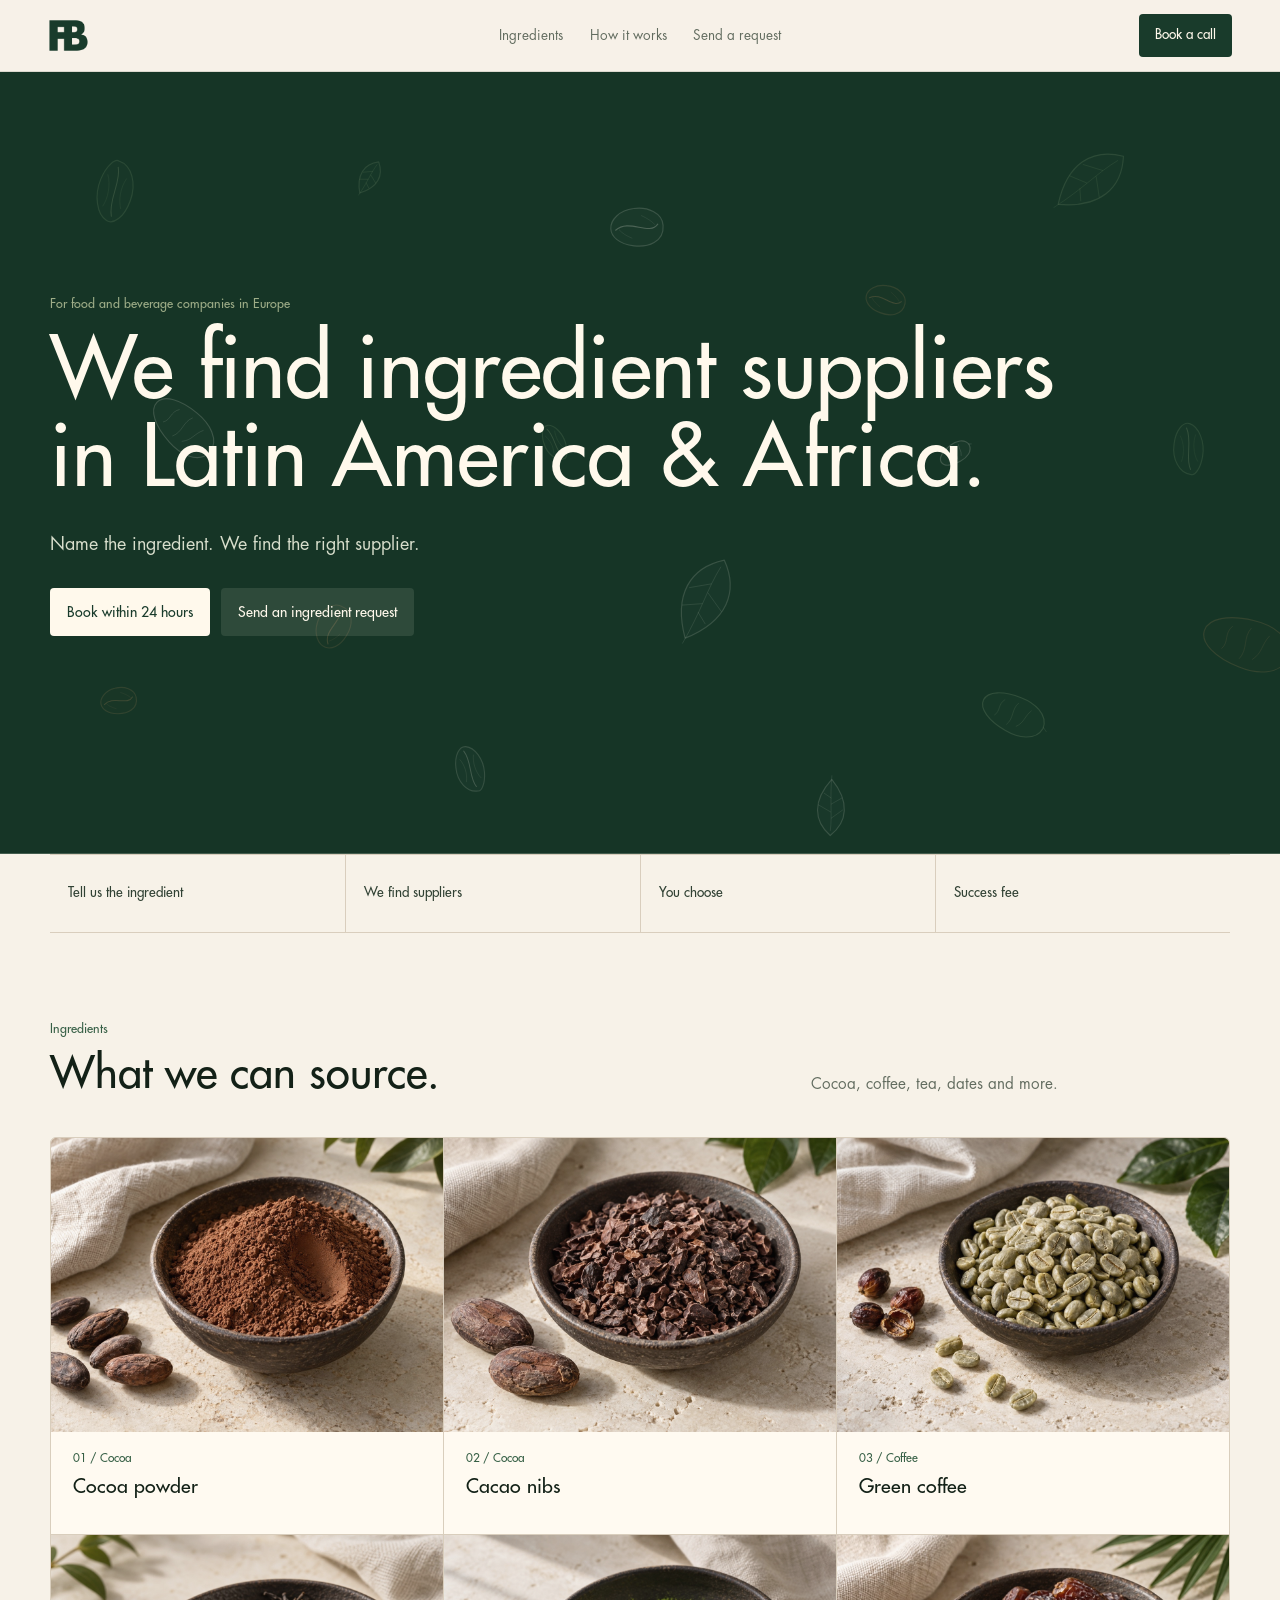
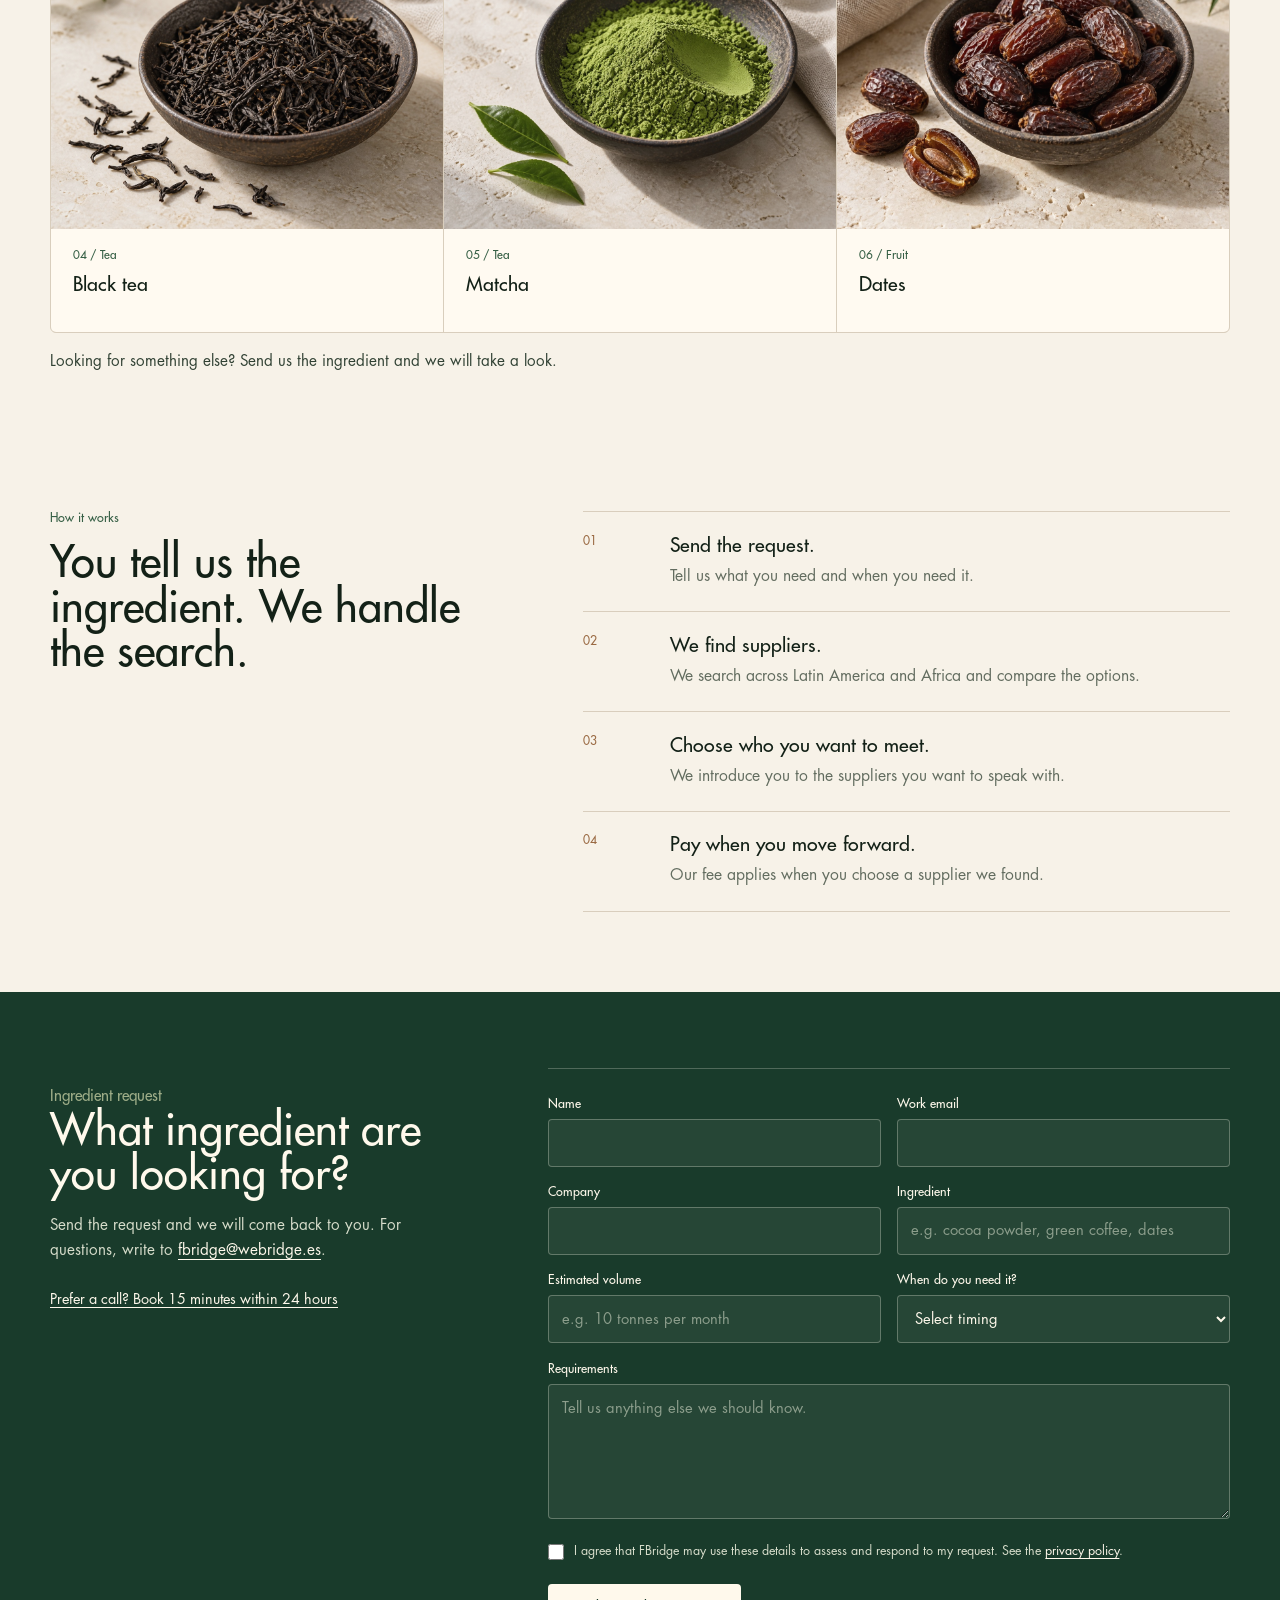
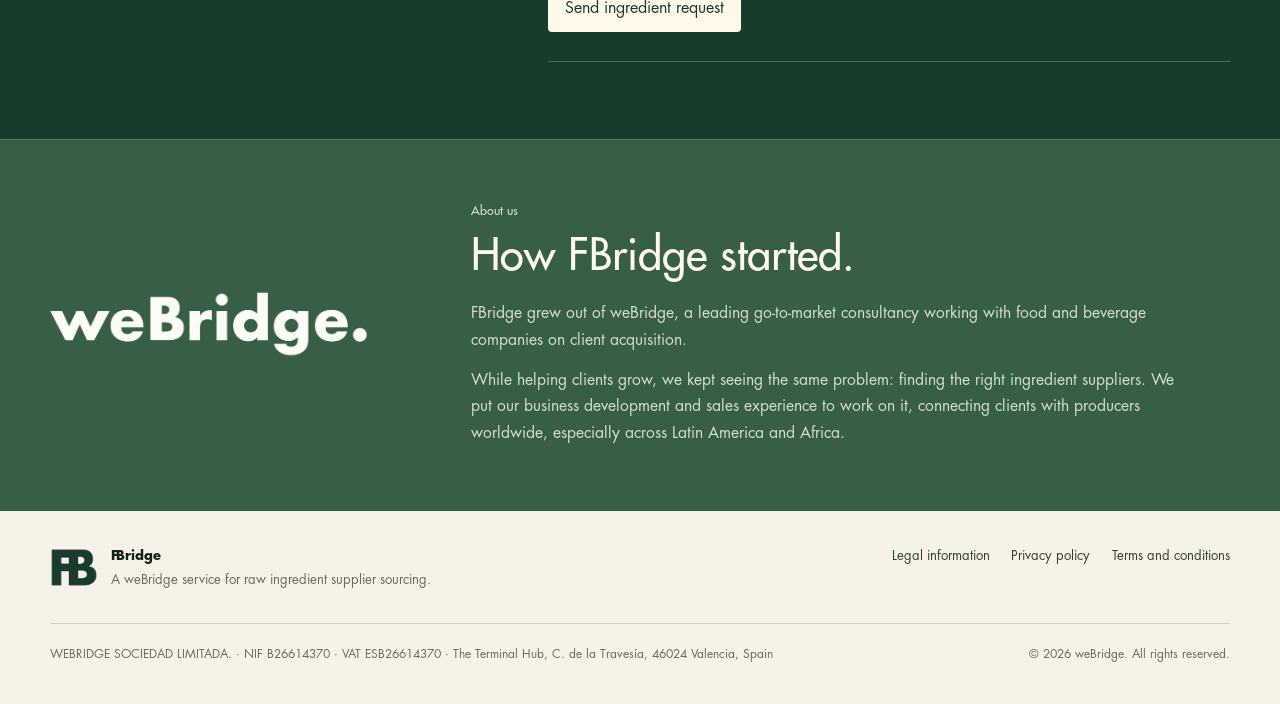
==== commit d604ccfd: "Simplify FBridge header identity" ====
--- a/index.html
+++ b/index.html
@@ -42,7 +42,6 @@
             height="829"
             aria-hidden="true"
           />
-          <span class="brand-wordmark" aria-label="FBridge"><span aria-hidden="true"><span class="brand-wordmark-f">F</span><span class="brand-wordmark-b">B</span>ridge</span></span>
         </a>
         <nav class="site-nav" aria-label="Page sections">
           <a href="#ingredients">Ingredients</a>
--- a/styles.css
+++ b/styles.css
@@ -136,7 +136,6 @@
 }
 
 .brand-lockup {
-  gap: 0.72rem;
   width: fit-content;
   color: var(--fb-ink);
   font-size: 1rem;
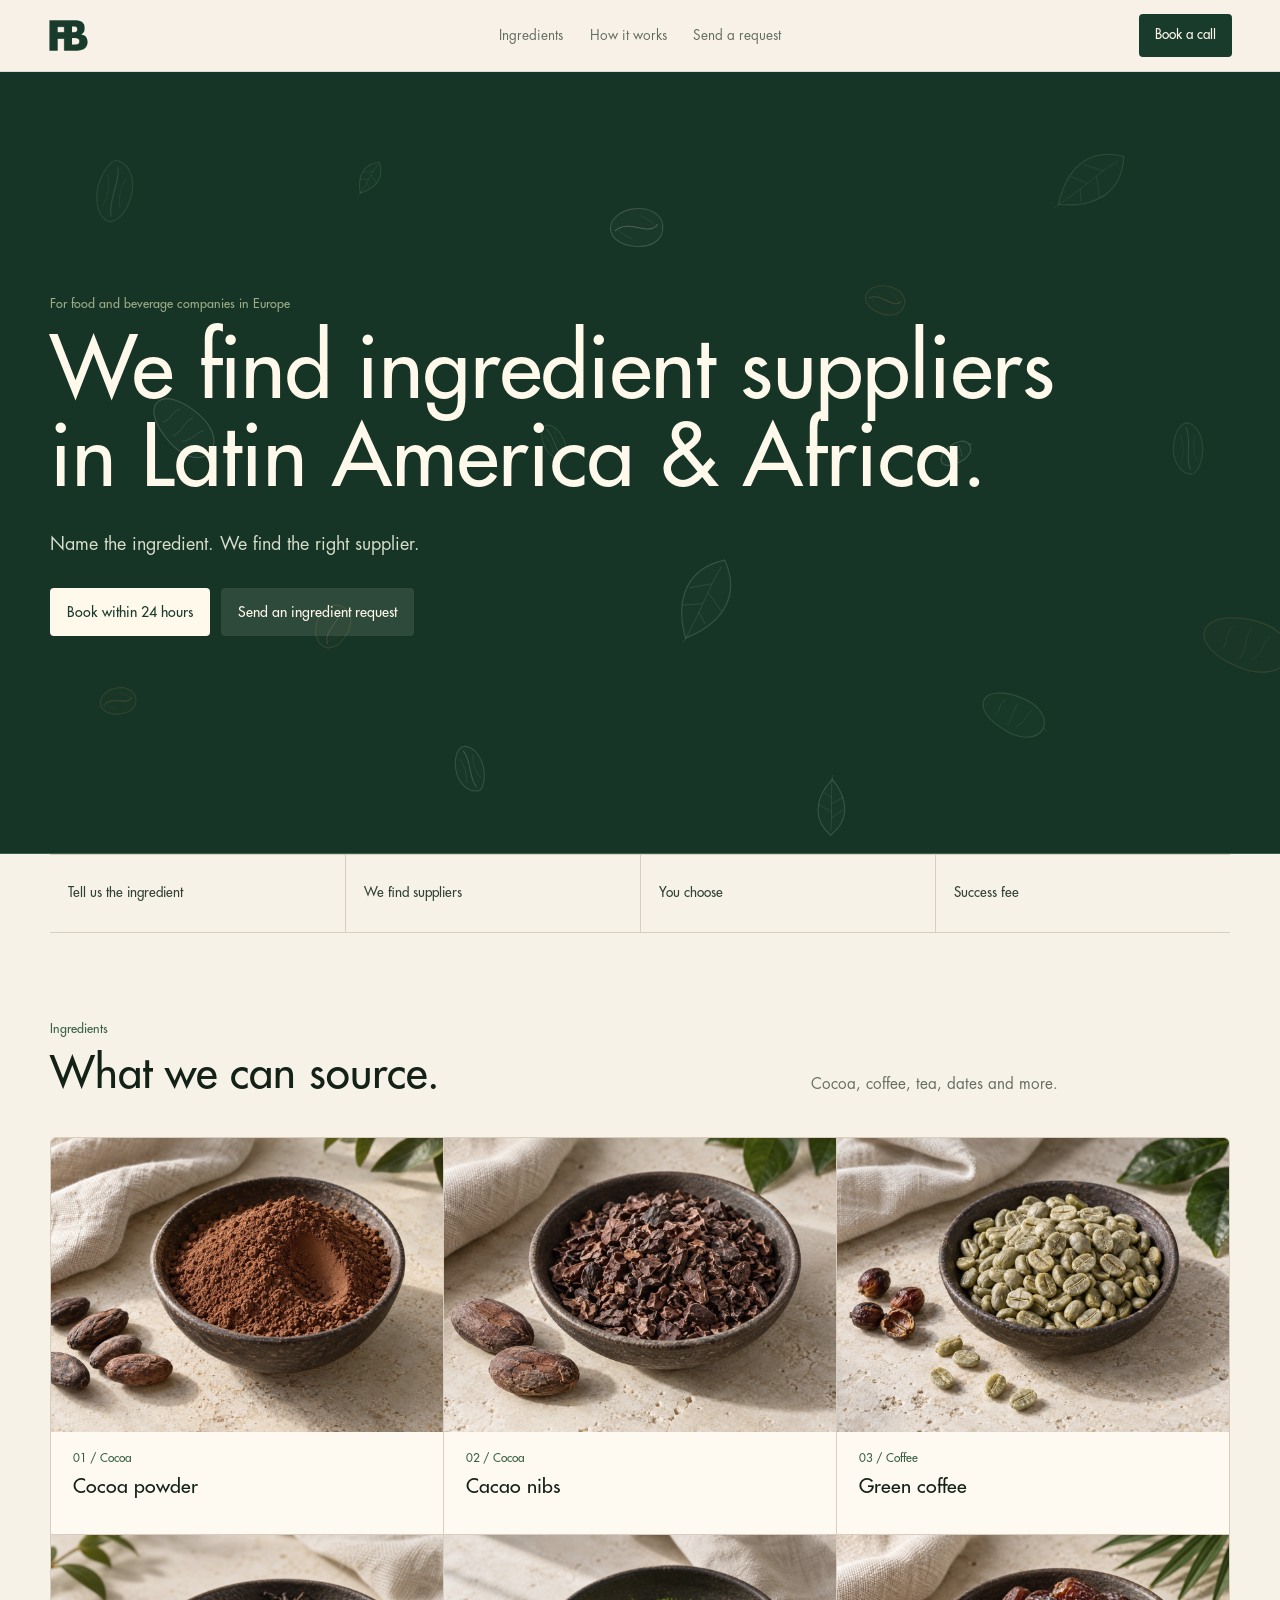
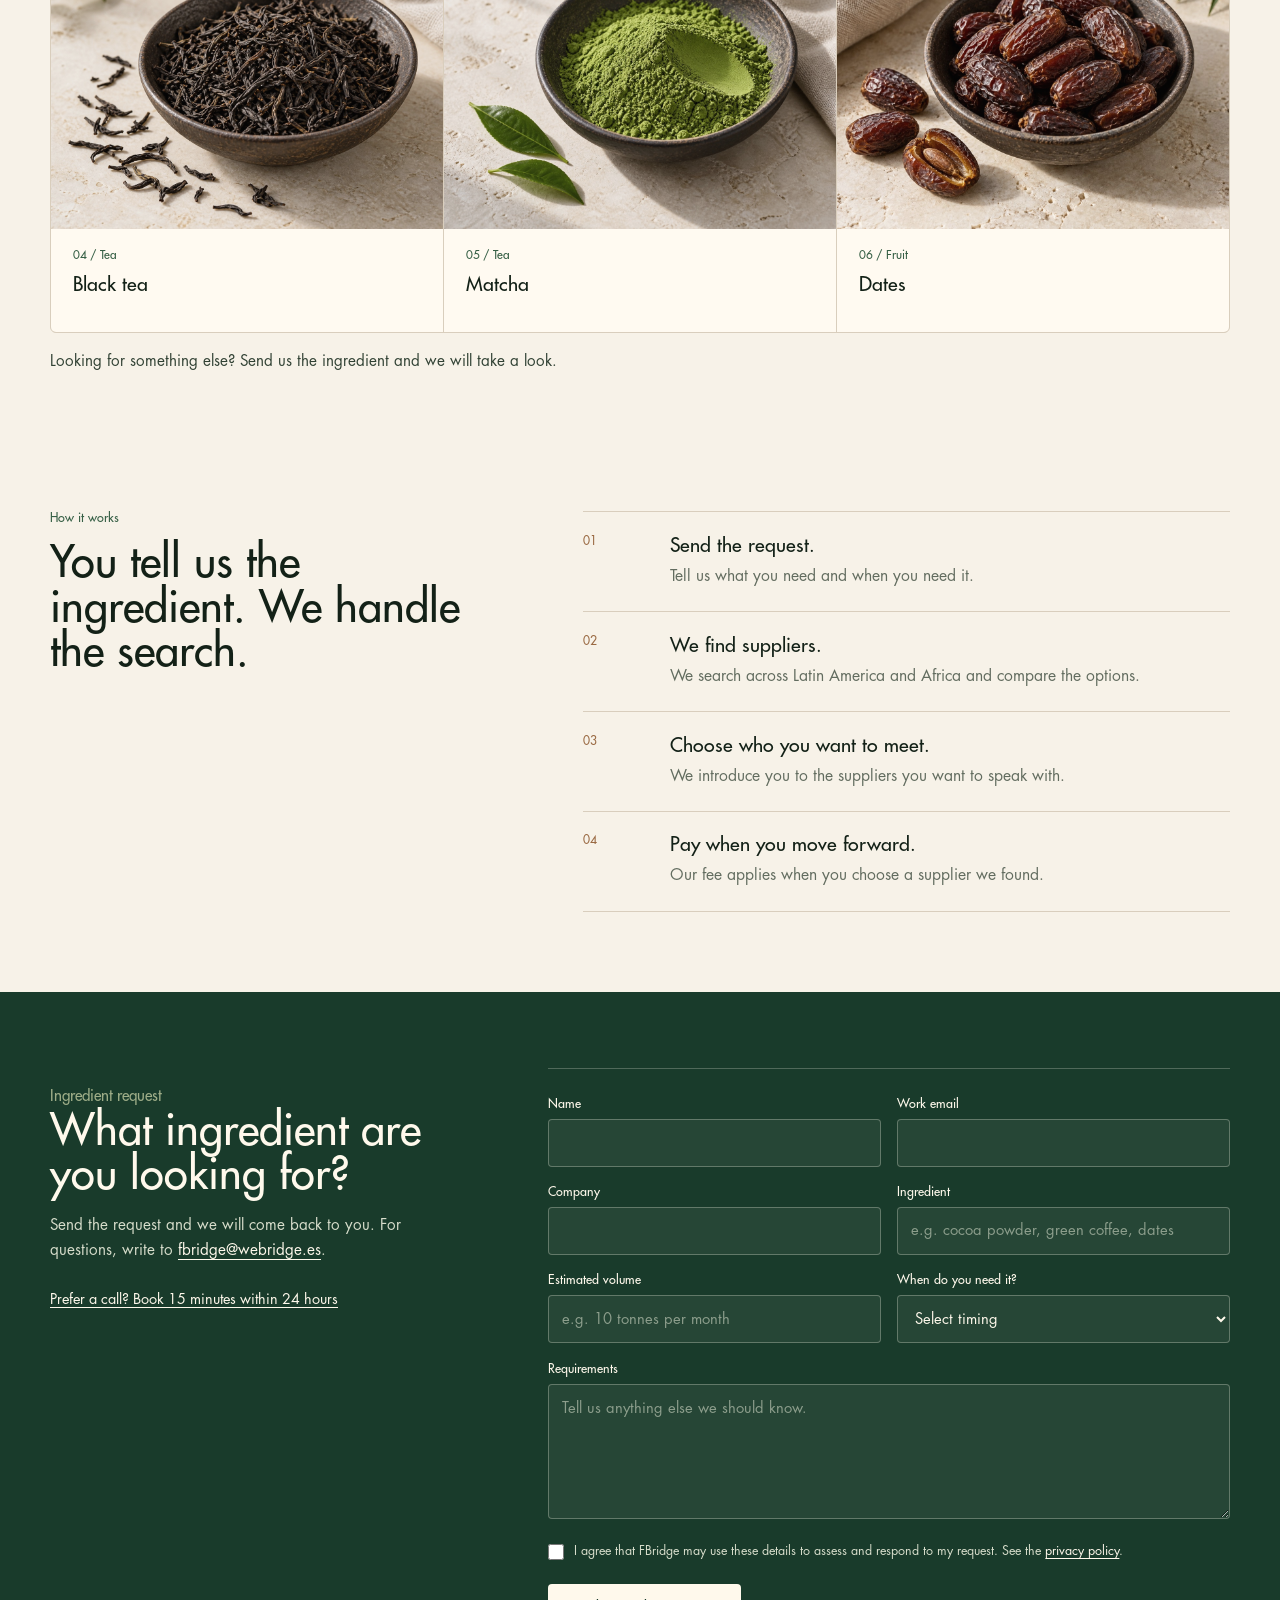
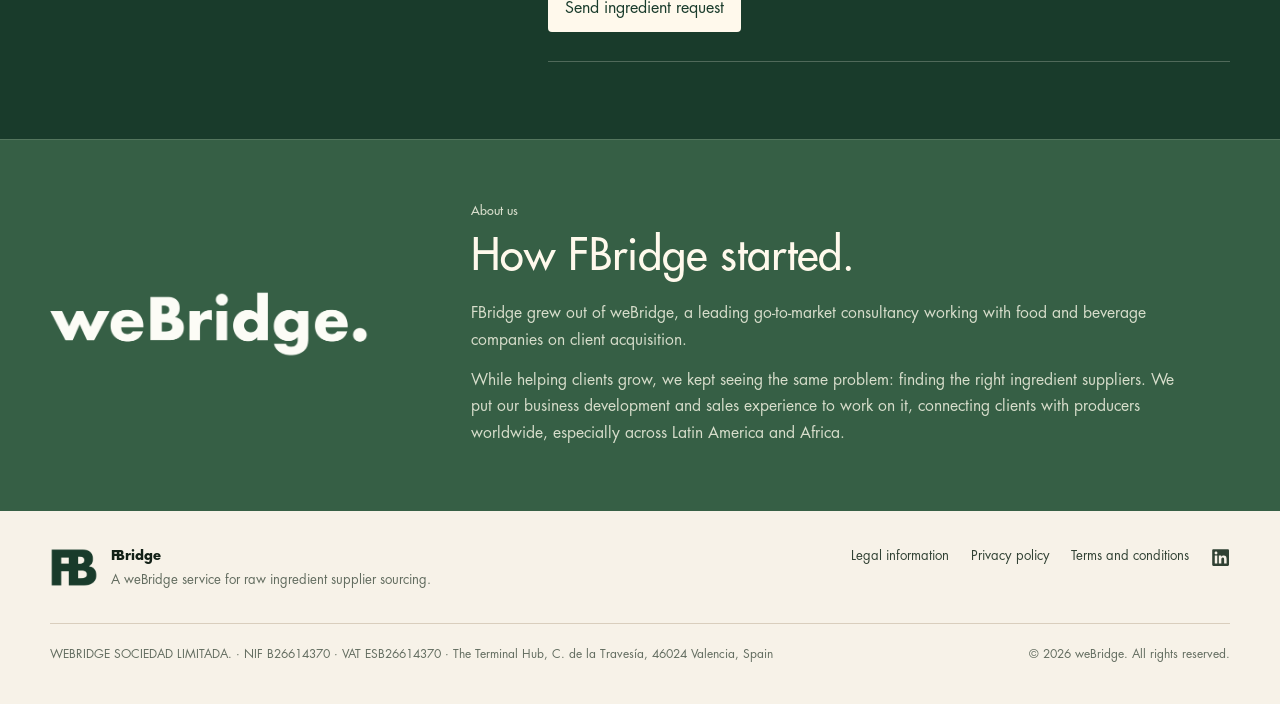
==== commit e1f834d0: "Add FBridge LinkedIn footer link" ====
--- a/index.html
+++ b/index.html
@@ -391,10 +391,22 @@
               <p>A weBridge service for raw ingredient supplier sourcing.</p>
             </div>
           </div>
-          <nav class="footer-links" aria-label="Legal pages">
+          <nav class="footer-links" aria-label="Footer links">
             <a href="legal-information.html">Legal information</a>
             <a href="privacy-policy.html">Privacy policy</a>
             <a href="terms-and-conditions.html">Terms and conditions</a>
+            <a
+              class="footer-social-link"
+              href="https://www.linkedin.com/company/itsfbridge"
+              target="_blank"
+              rel="noopener noreferrer"
+              aria-label="FBridge on LinkedIn"
+              title="FBridge on LinkedIn"
+            >
+              <svg viewBox="0 0 448 512" aria-hidden="true" focusable="false">
+                <path d="M416 32H31.9C14.3 32 0 46.5 0 64.3v383.4C0 465.5 14.3 480 31.9 480H416c17.6 0 32-14.5 32-32.3V64.3C448 46.5 433.6 32 416 32ZM135.4 416H69V202.2h66.5V416ZM102.2 173c-21.3 0-38.5-17.3-38.5-38.5S80.9 96 102.2 96c21.2 0 38.5 17.3 38.5 38.5 0 21.3-17.2 38.5-38.5 38.5ZM384.3 416h-66.4V312c0-24.8-.5-56.7-34.5-56.7-34.6 0-39.9 27-39.9 54.9V416h-66.4V202.2h63.7v29.2h.9c8.9-16.8 30.6-34.5 62.9-34.5 67.2 0 79.7 44.3 79.7 101.9V416Z" />
+              </svg>
+            </a>
           </nav>
         </div>
         <div class="footer-legal">
--- a/styles.css
+++ b/styles.css
@@ -970,6 +970,23 @@
   color: var(--fb-green);
 }
 
+.footer-social-link {
+  display: inline-flex;
+  align-items: center;
+  justify-content: center;
+  width: 1.2rem;
+  height: 1.2rem;
+  flex: 0 0 auto;
+  color: var(--fb-ink-soft);
+}
+
+.footer-social-link svg {
+  display: block;
+  width: 100%;
+  height: 100%;
+  fill: currentColor;
+}
+
 .footer-legal {
   align-items: flex-start;
   padding-top: 1.35rem;
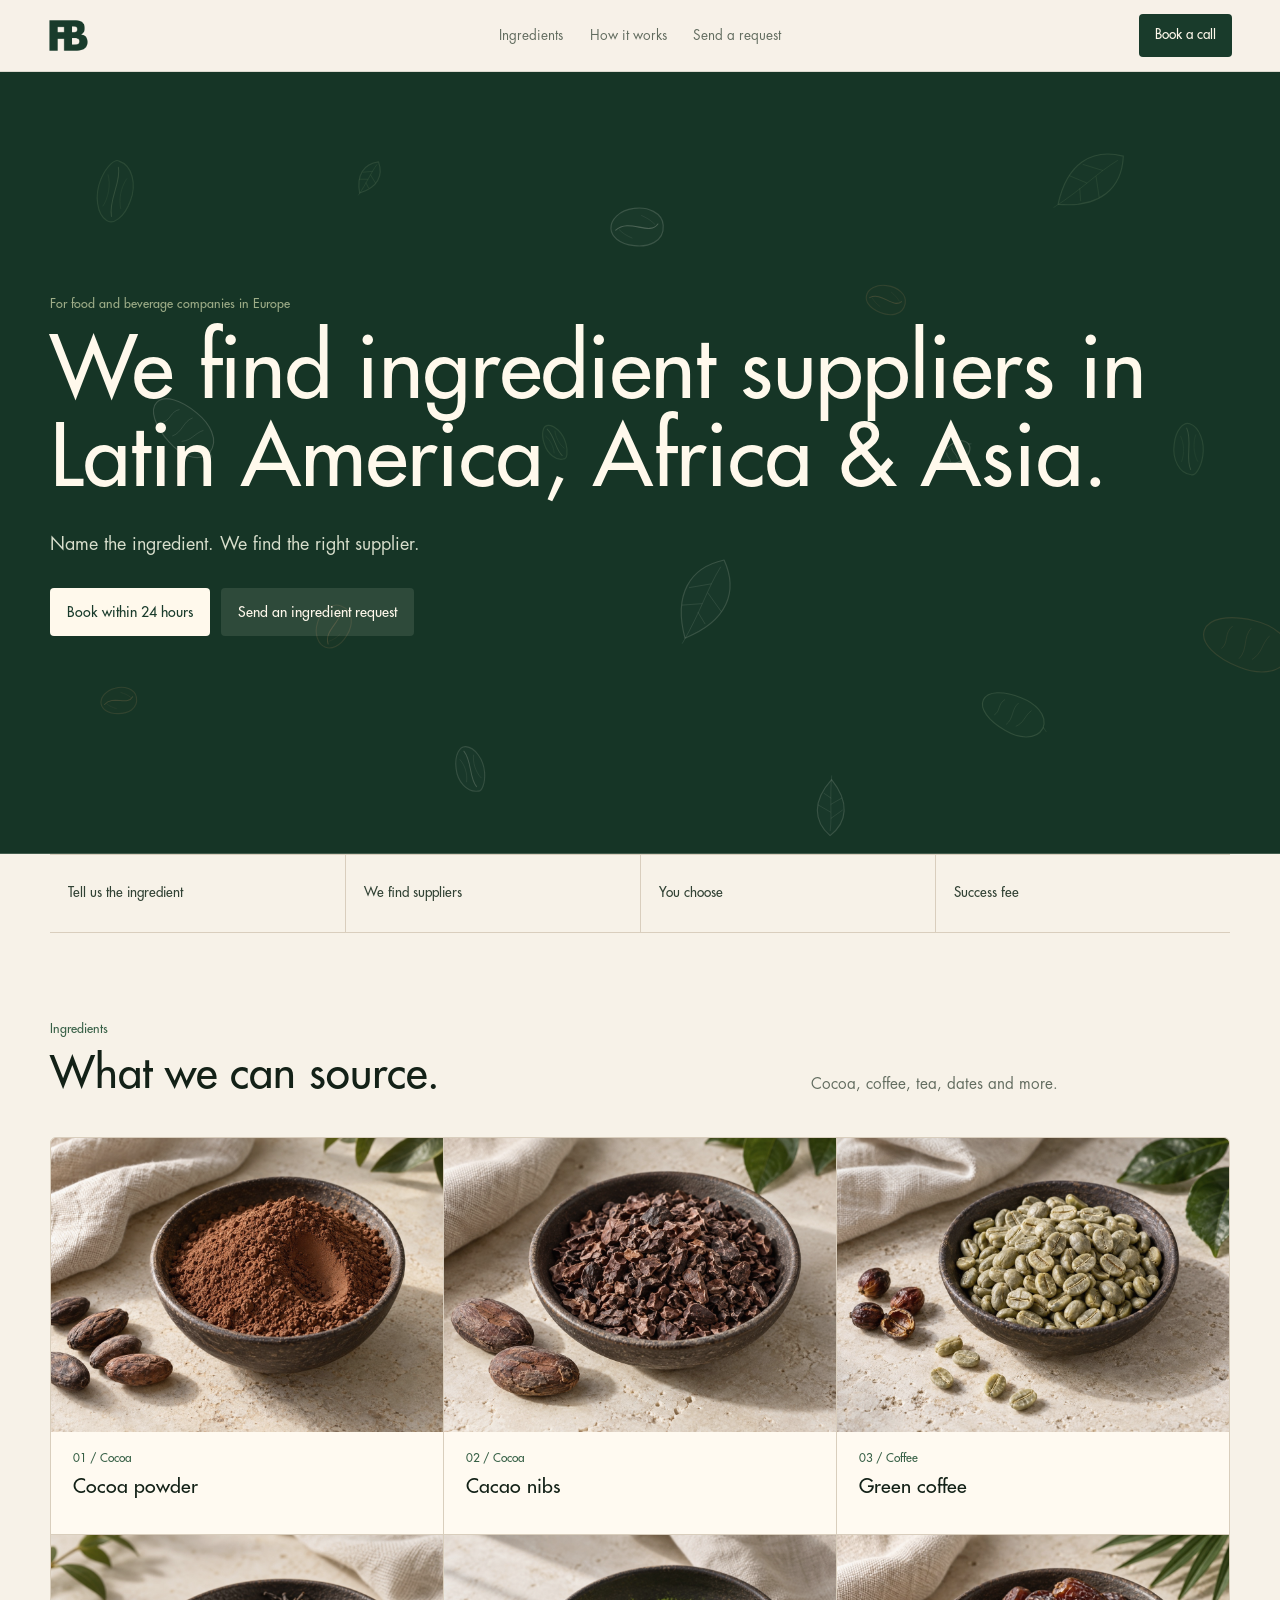
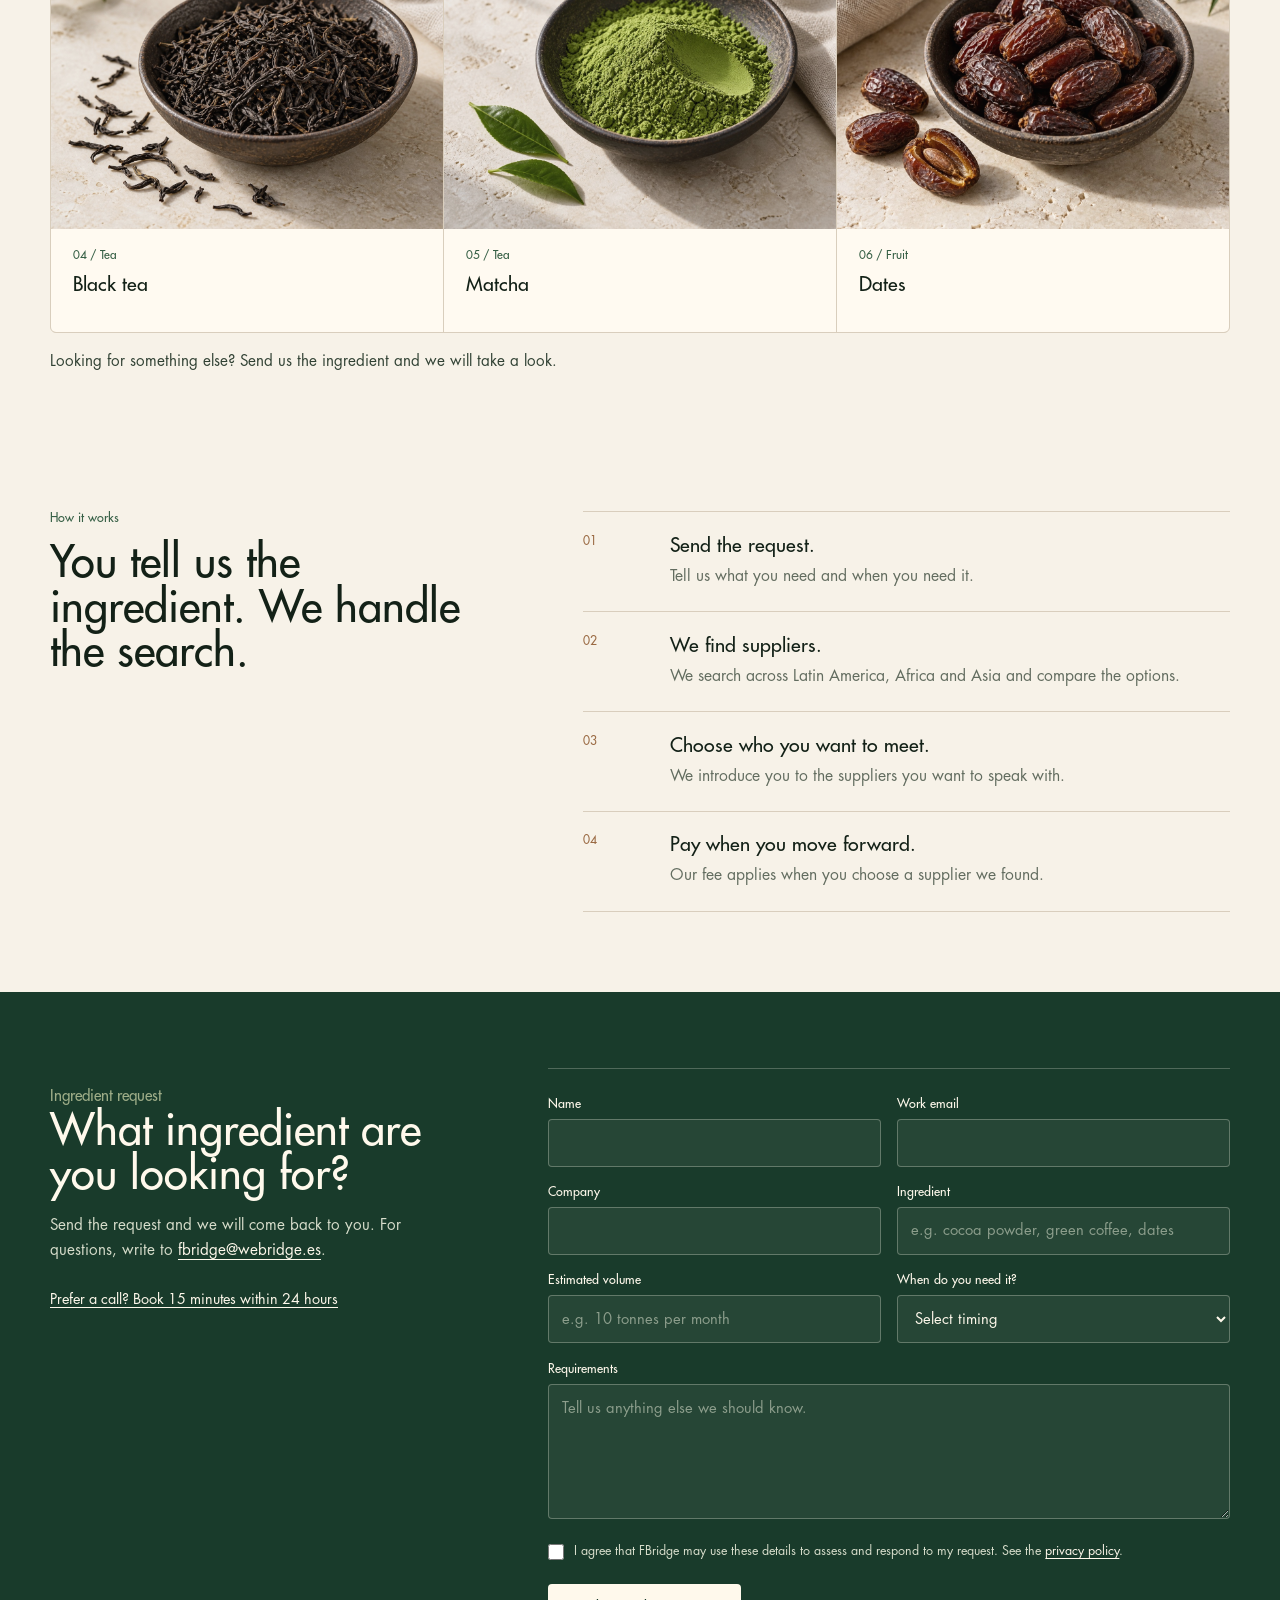
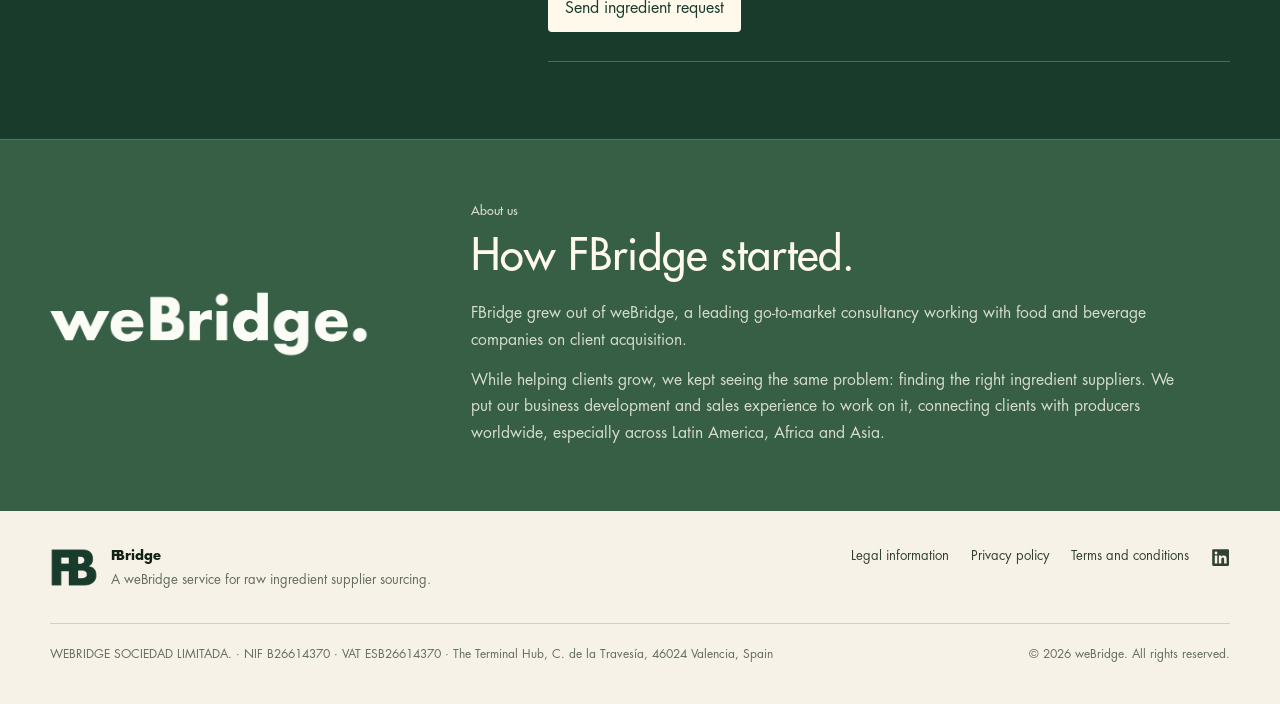
==== commit b9553956: "Include Asia in FBridge sourcing regions" ====
--- a/index.html
+++ b/index.html
@@ -6,12 +6,12 @@
     <title>FBridge | Ingredient supplier sourcing</title>
     <meta
       name="description"
-      content="FBridge finds ingredient suppliers in Latin America and Africa for European food and beverage companies."
+      content="FBridge finds ingredient suppliers in Latin America, Africa and Asia for European food and beverage companies."
     />
     <meta property="og:title" content="FBridge | Ingredient supplier sourcing" />
     <meta
       property="og:description"
-      content="Ingredient supplier sourcing in Latin America and Africa for European food and beverage companies."
+      content="Ingredient supplier sourcing in Latin America, Africa and Asia for European food and beverage companies."
     />
     <link rel="canonical" href="https://fbridge.webridge.es/" />
     <meta property="og:url" content="https://fbridge.webridge.es/" />
@@ -21,7 +21,7 @@
     <meta name="twitter:title" content="FBridge | Ingredient supplier sourcing" />
     <meta
       name="twitter:description"
-      content="Ingredient supplier sourcing in Latin America and Africa for European food and beverage companies."
+      content="Ingredient supplier sourcing in Latin America, Africa and Asia for European food and beverage companies."
     />
     <meta name="twitter:image" content="https://fbridge.webridge.es/assets/og.png" />
     <link rel="icon" href="assets/fbridge-favicon.png?v=20260916-1" type="image/png" />
@@ -62,7 +62,7 @@
         <canvas class="hero-canvas" data-hero-canvas aria-hidden="true"></canvas>
         <div class="hero-copy">
           <p class="eyebrow">For food and beverage companies in Europe</p>
-          <h1>We find ingredient suppliers in Latin America &amp; Africa.</h1>
+          <h1>We find ingredient suppliers in Latin America, Africa &amp; Asia.</h1>
           <p class="hero-lede">
             Name the ingredient. We find the right supplier.
           </p>
@@ -222,7 +222,7 @@
             <span>02</span>
             <div>
               <h3>We find suppliers.</h3>
-              <p>We search across Latin America and Africa and compare the options.</p>
+              <p>We search across Latin America, Africa and Asia and compare the options.</p>
             </div>
           </article>
           <article>
@@ -366,8 +366,8 @@
             <p>
               While helping clients grow, we kept seeing the same problem: finding the right
               ingredient suppliers. We put our business development and sales experience to work
-              on it, connecting clients with producers worldwide, especially across Latin America
-              and Africa.
+              on it, connecting clients with producers worldwide, especially across Latin America,
+              Africa and Asia.
             </p>
           </div>
         </div>
--- a/styles.css
+++ b/styles.css
@@ -278,7 +278,7 @@
 }
 
 .hero-section h1 {
-  max-width: 1080px;
+  max-width: 1180px;
   margin-bottom: 1.7rem;
   color: var(--fb-on-dark);
   font-size: 5.3rem;
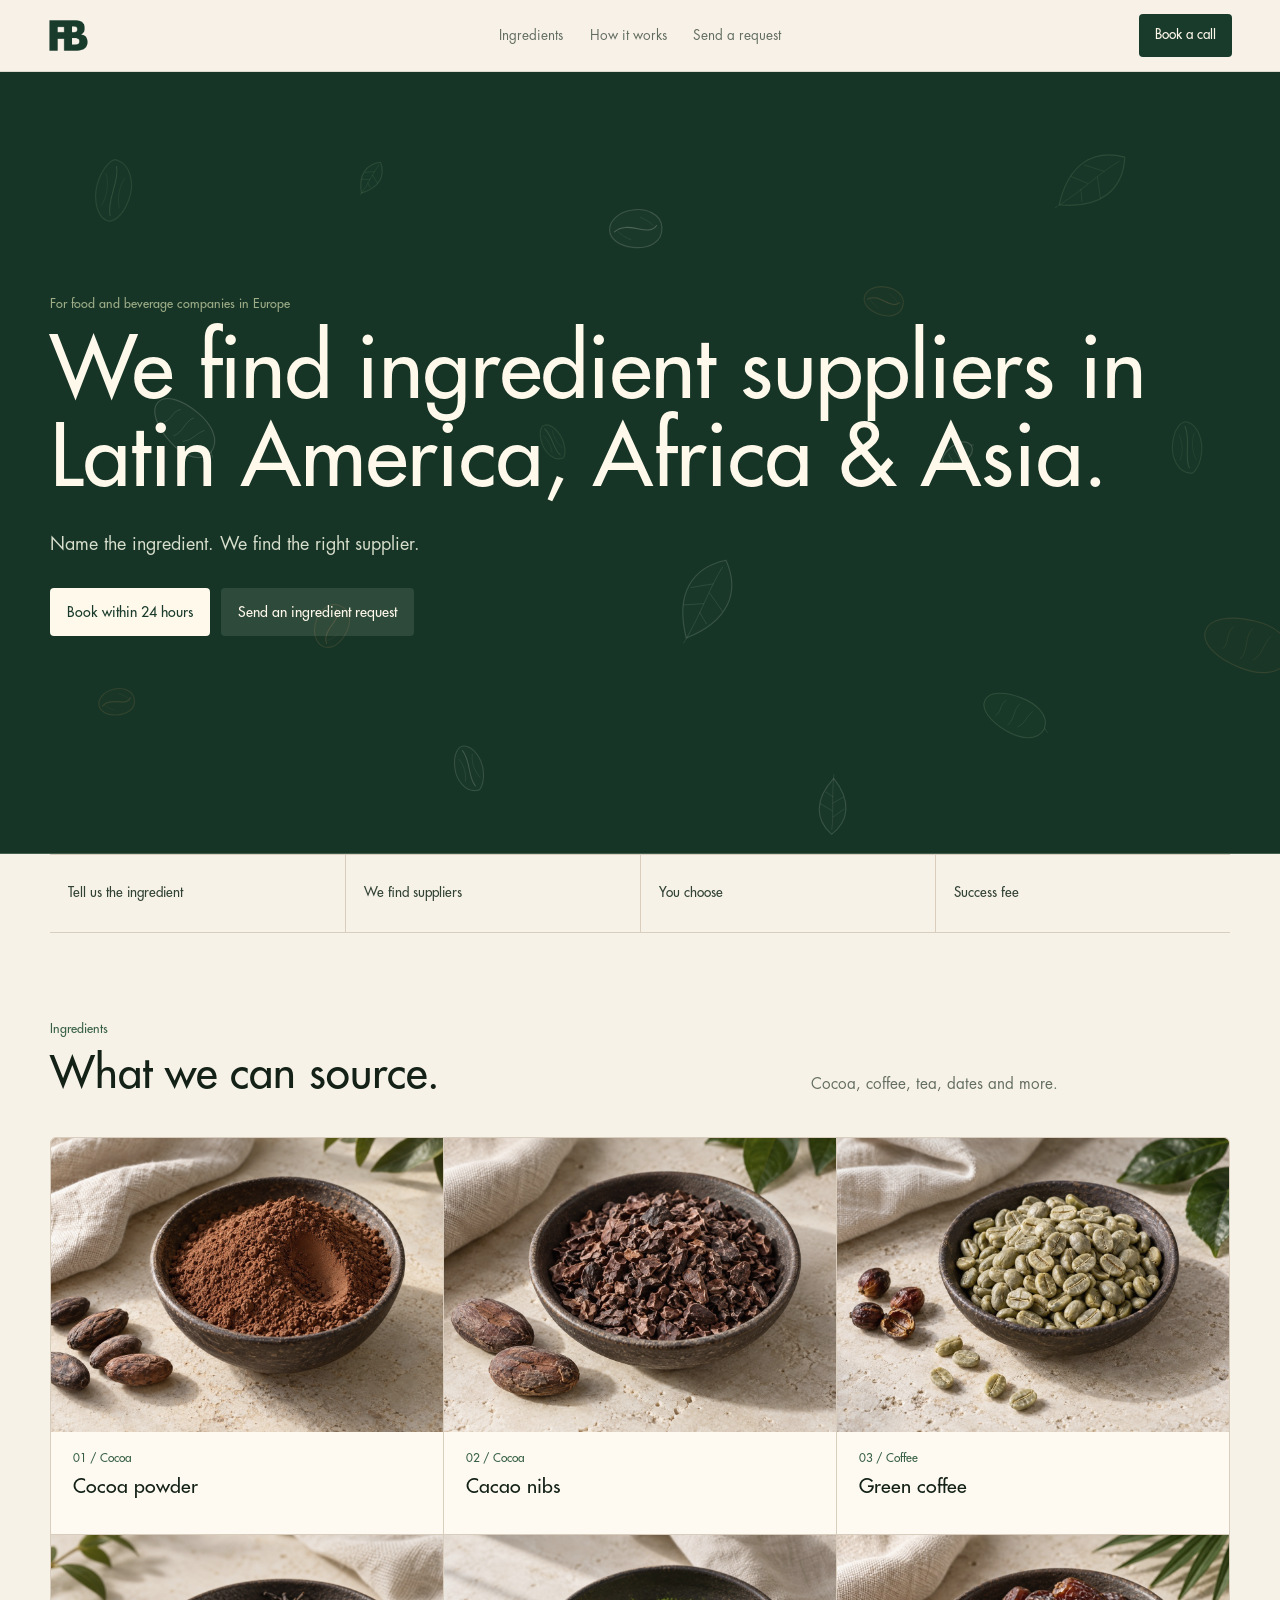
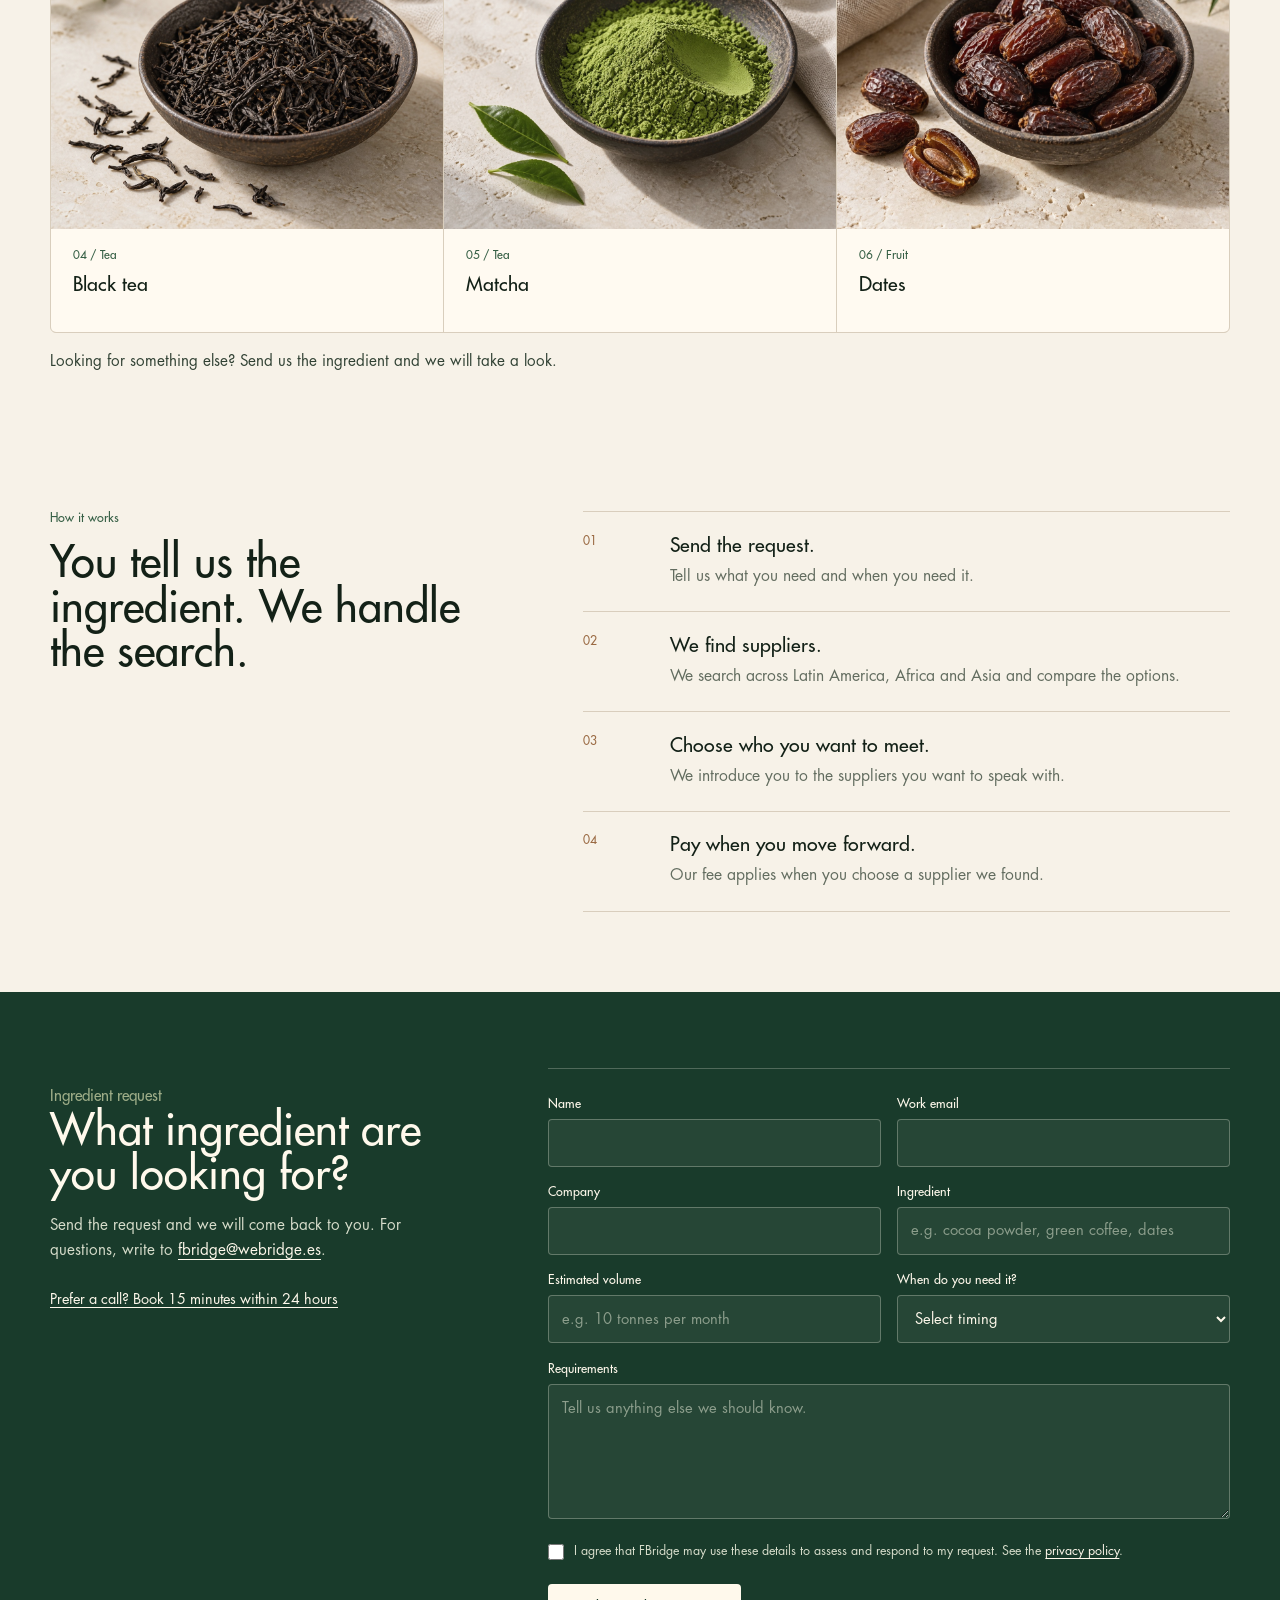
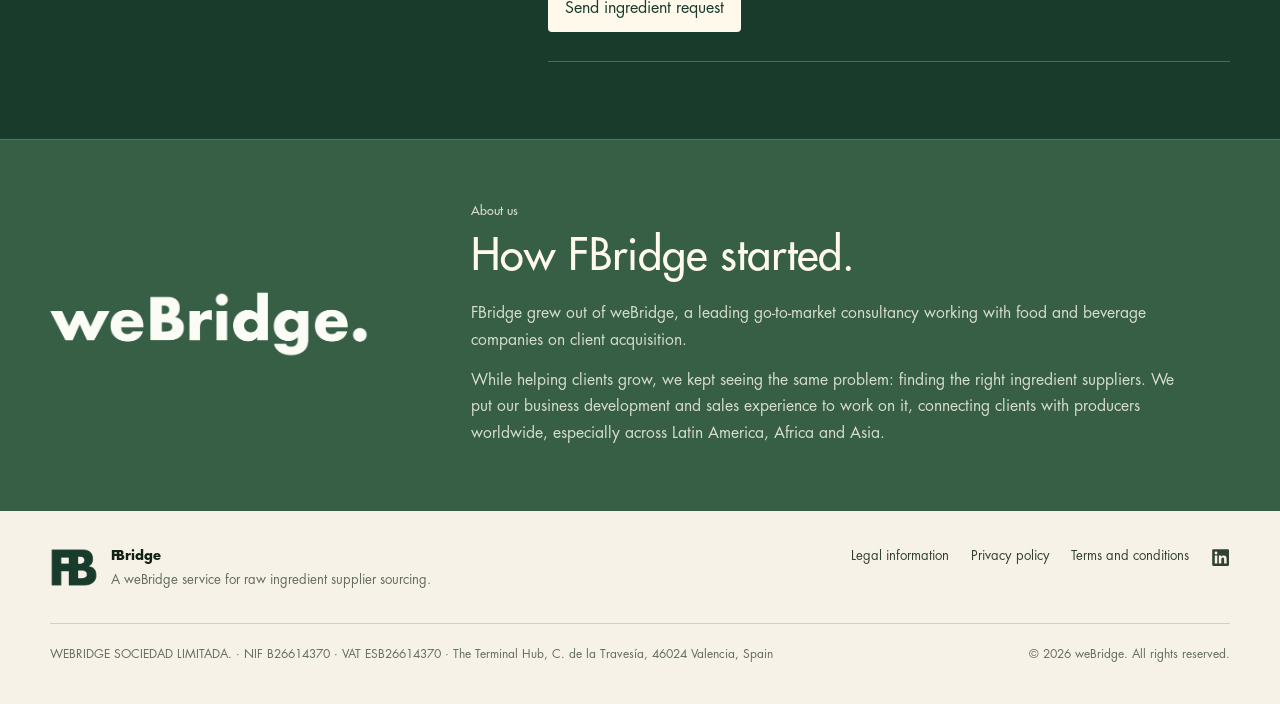
==== commit eee34341: "Use itsfbridge.com as the official domain" ====
--- a/index.html
+++ b/index.html
@@ -13,17 +13,17 @@
       property="og:description"
       content="Ingredient supplier sourcing in Latin America, Africa and Asia for European food and beverage companies."
     />
-    <link rel="canonical" href="https://fbridge.webridge.es/" />
-    <meta property="og:url" content="https://fbridge.webridge.es/" />
+    <link rel="canonical" href="https://itsfbridge.com/" />
+    <meta property="og:url" content="https://itsfbridge.com/" />
     <meta property="og:type" content="website" />
-    <meta property="og:image" content="https://fbridge.webridge.es/assets/og.png" />
+    <meta property="og:image" content="https://itsfbridge.com/assets/og.png" />
     <meta name="twitter:card" content="summary_large_image" />
     <meta name="twitter:title" content="FBridge | Ingredient supplier sourcing" />
     <meta
       name="twitter:description"
       content="Ingredient supplier sourcing in Latin America, Africa and Asia for European food and beverage companies."
     />
-    <meta name="twitter:image" content="https://fbridge.webridge.es/assets/og.png" />
+    <meta name="twitter:image" content="https://itsfbridge.com/assets/og.png" />
     <link rel="icon" href="assets/fbridge-favicon.png?v=20260916-1" type="image/png" />
     <link rel="apple-touch-icon" href="assets/fbridge-favicon.png?v=20260916-1" />
     <link rel="stylesheet" href="styles.css" />
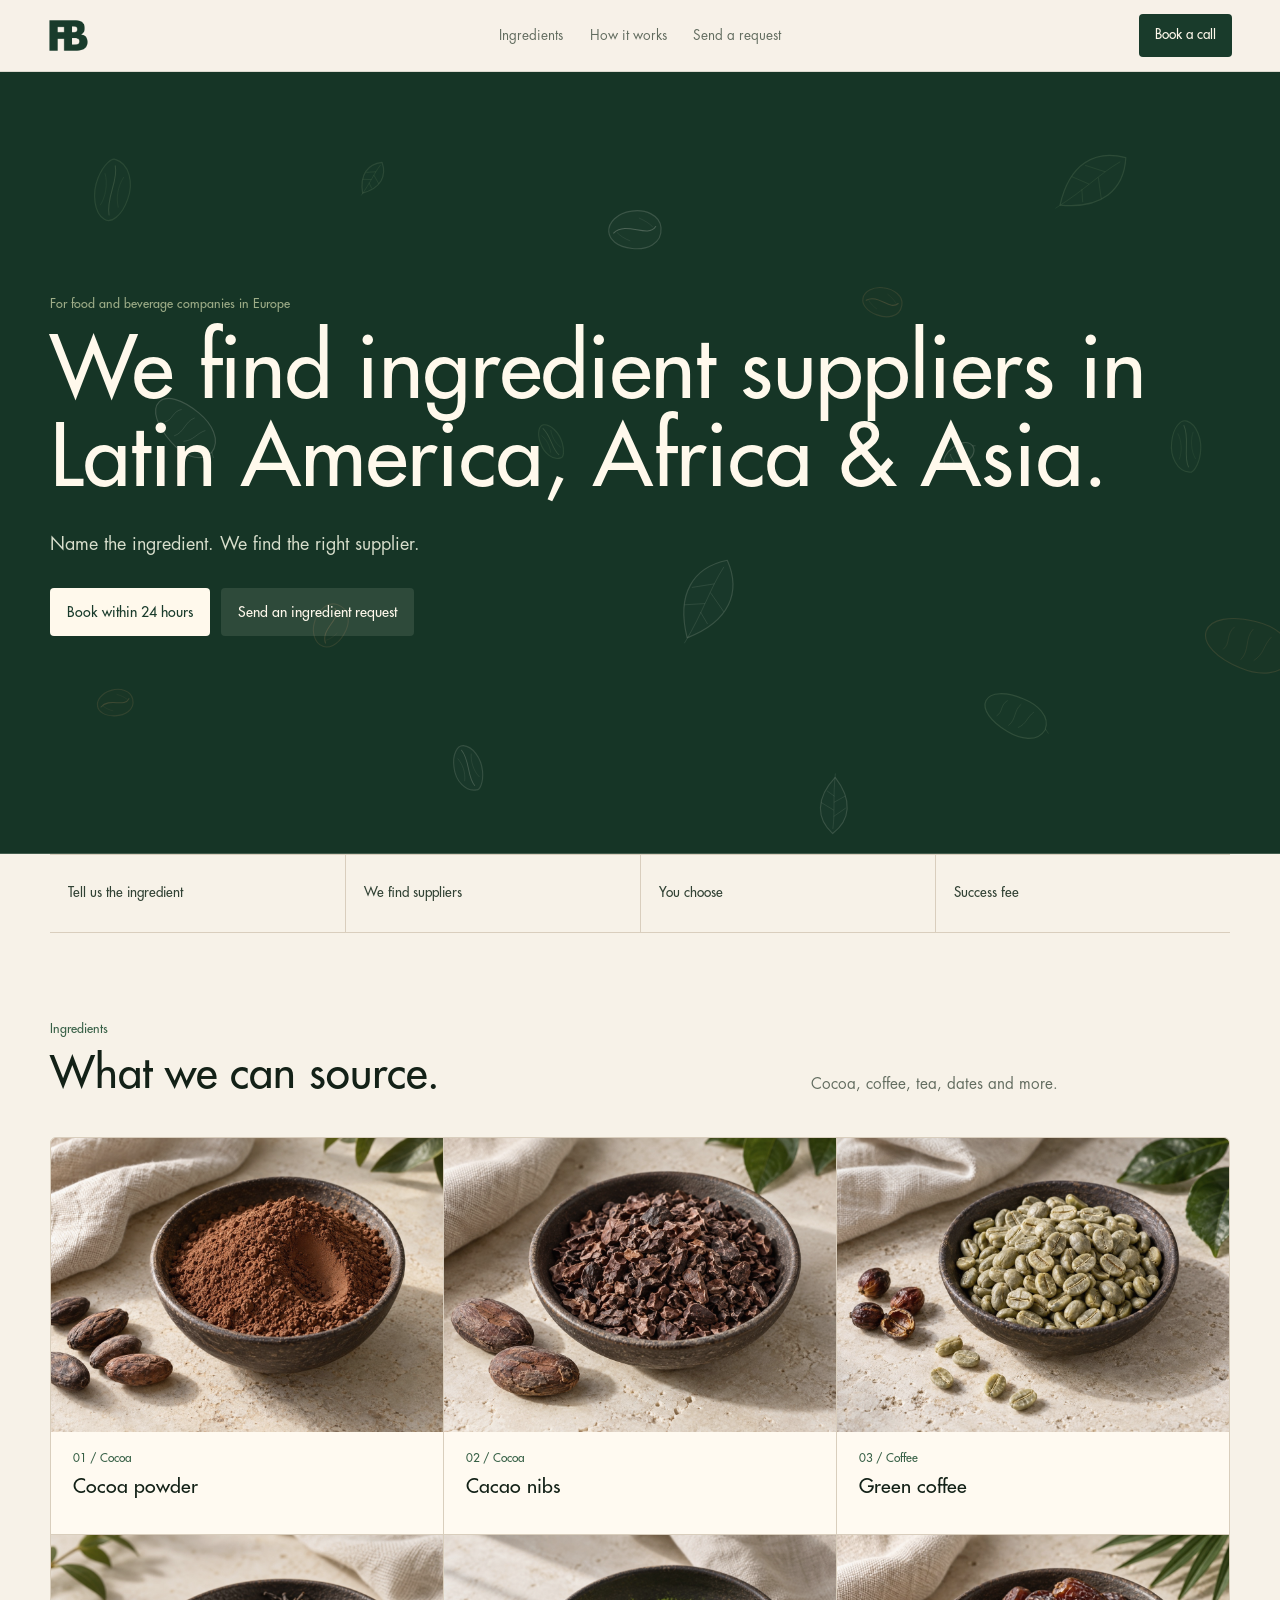
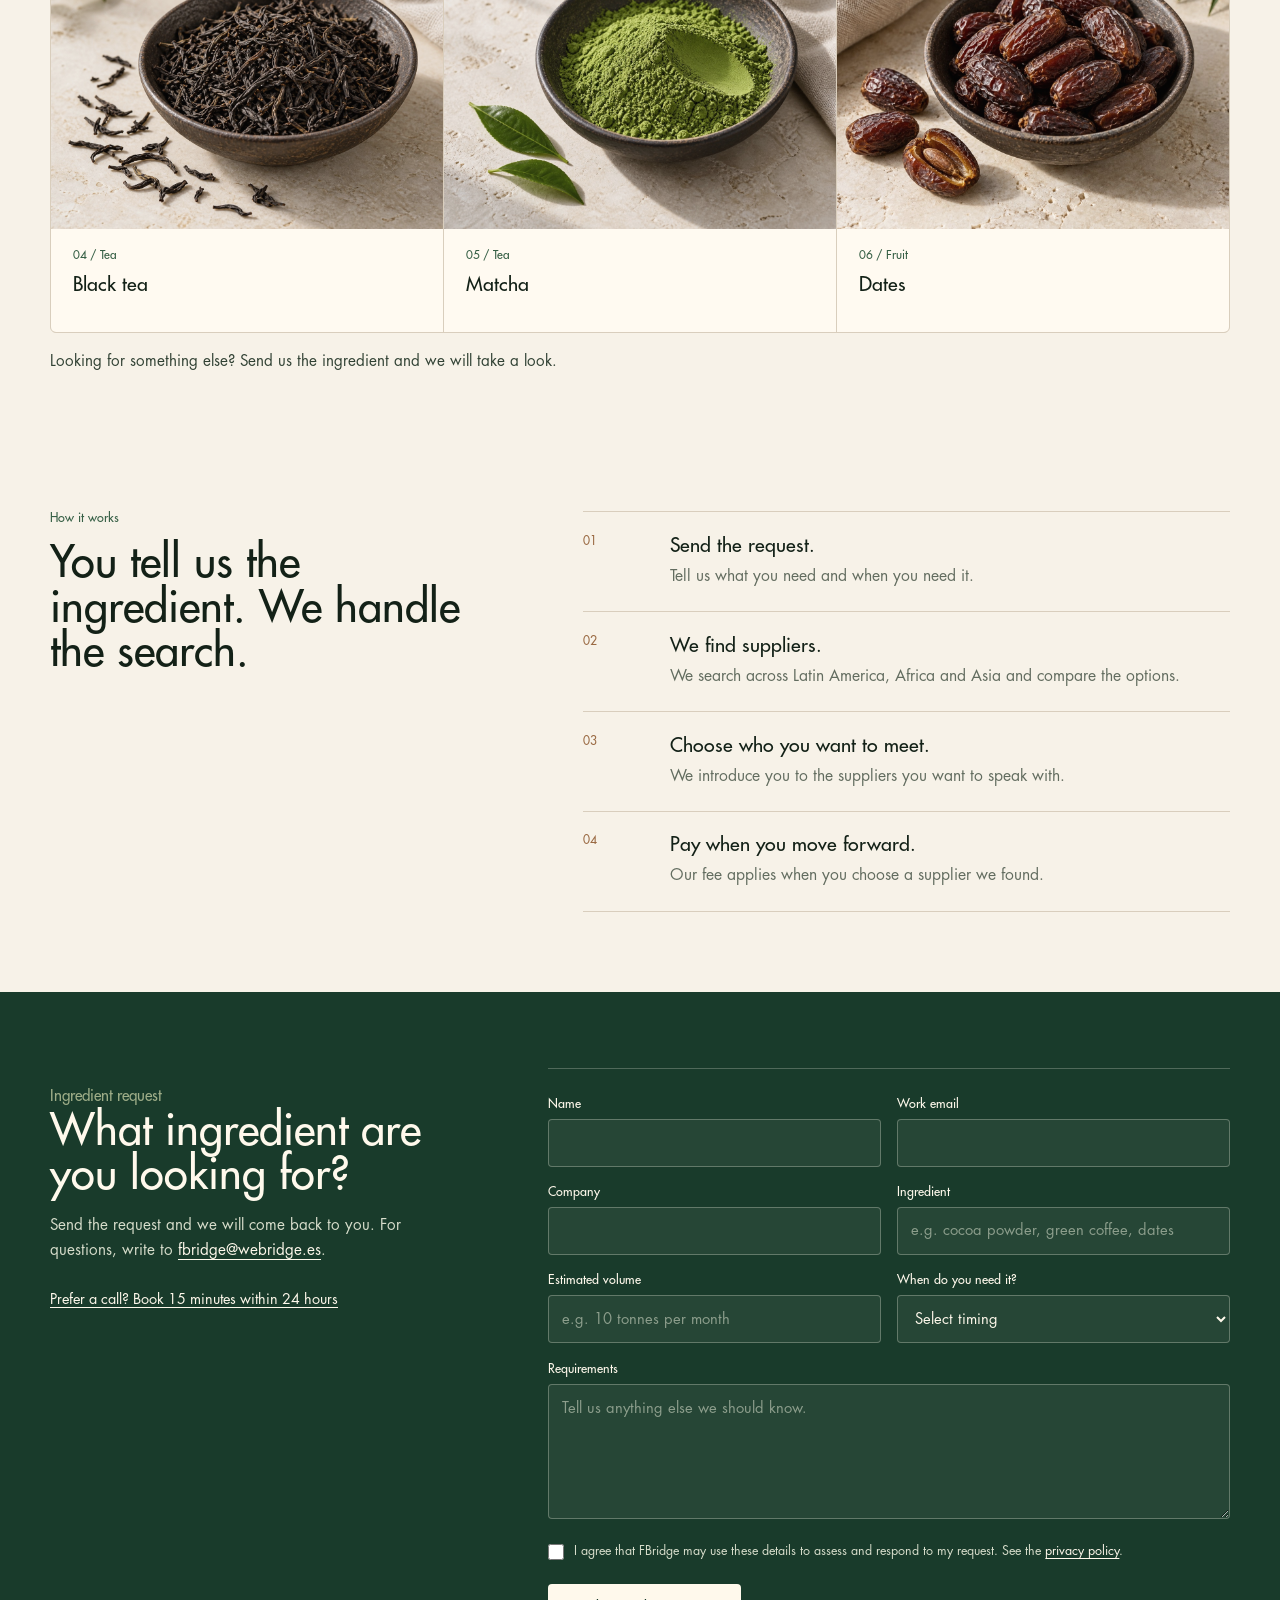
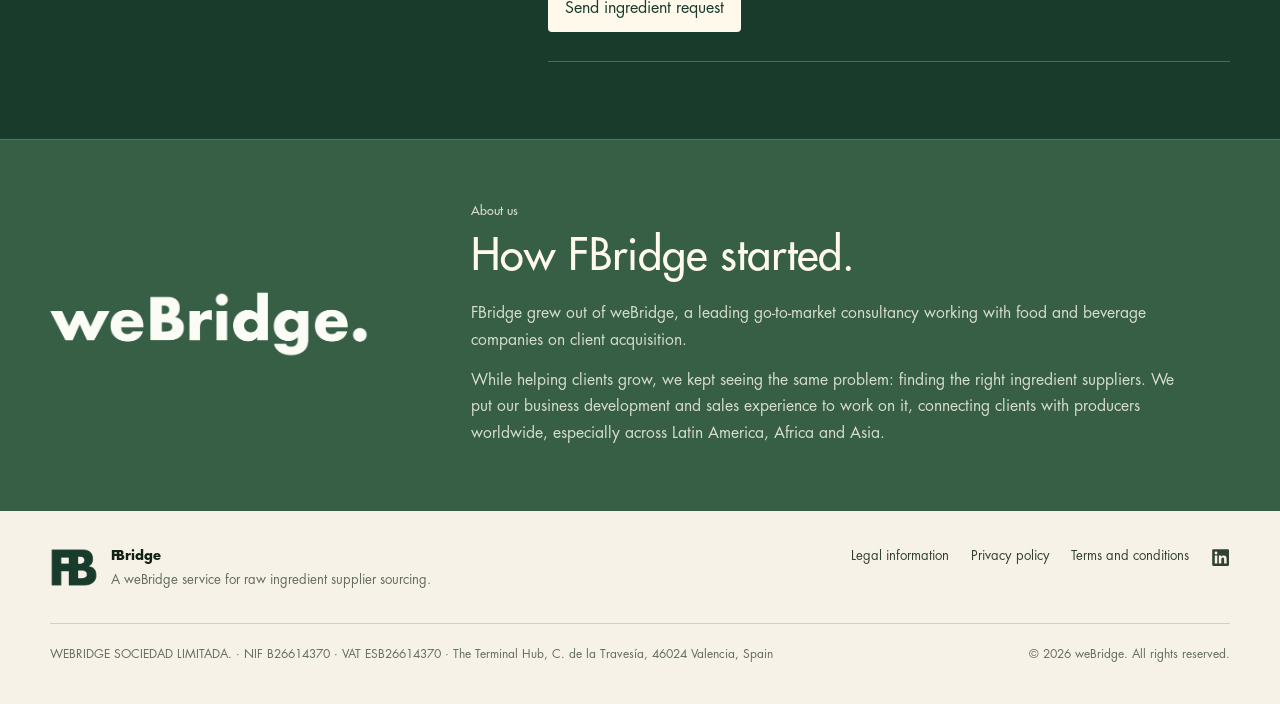
==== commit 64907034: "Use logo-only social preview" ====
--- a/index.html
+++ b/index.html
@@ -16,14 +16,18 @@
     <link rel="canonical" href="https://itsfbridge.com/" />
     <meta property="og:url" content="https://itsfbridge.com/" />
     <meta property="og:type" content="website" />
-    <meta property="og:image" content="https://itsfbridge.com/assets/og.png" />
+    <meta property="og:image" content="https://itsfbridge.com/assets/og-logo.png" />
+    <meta property="og:image:width" content="1200" />
+    <meta property="og:image:height" content="630" />
+    <meta property="og:image:alt" content="FBridge logo" />
     <meta name="twitter:card" content="summary_large_image" />
     <meta name="twitter:title" content="FBridge | Ingredient supplier sourcing" />
     <meta
       name="twitter:description"
       content="Ingredient supplier sourcing in Latin America, Africa and Asia for European food and beverage companies."
     />
-    <meta name="twitter:image" content="https://itsfbridge.com/assets/og.png" />
+    <meta name="twitter:image" content="https://itsfbridge.com/assets/og-logo.png" />
+    <meta name="twitter:image:alt" content="FBridge logo" />
     <link rel="icon" href="assets/fbridge-favicon.png?v=20260916-1" type="image/png" />
     <link rel="apple-touch-icon" href="assets/fbridge-favicon.png?v=20260916-1" />
     <link rel="stylesheet" href="styles.css" />
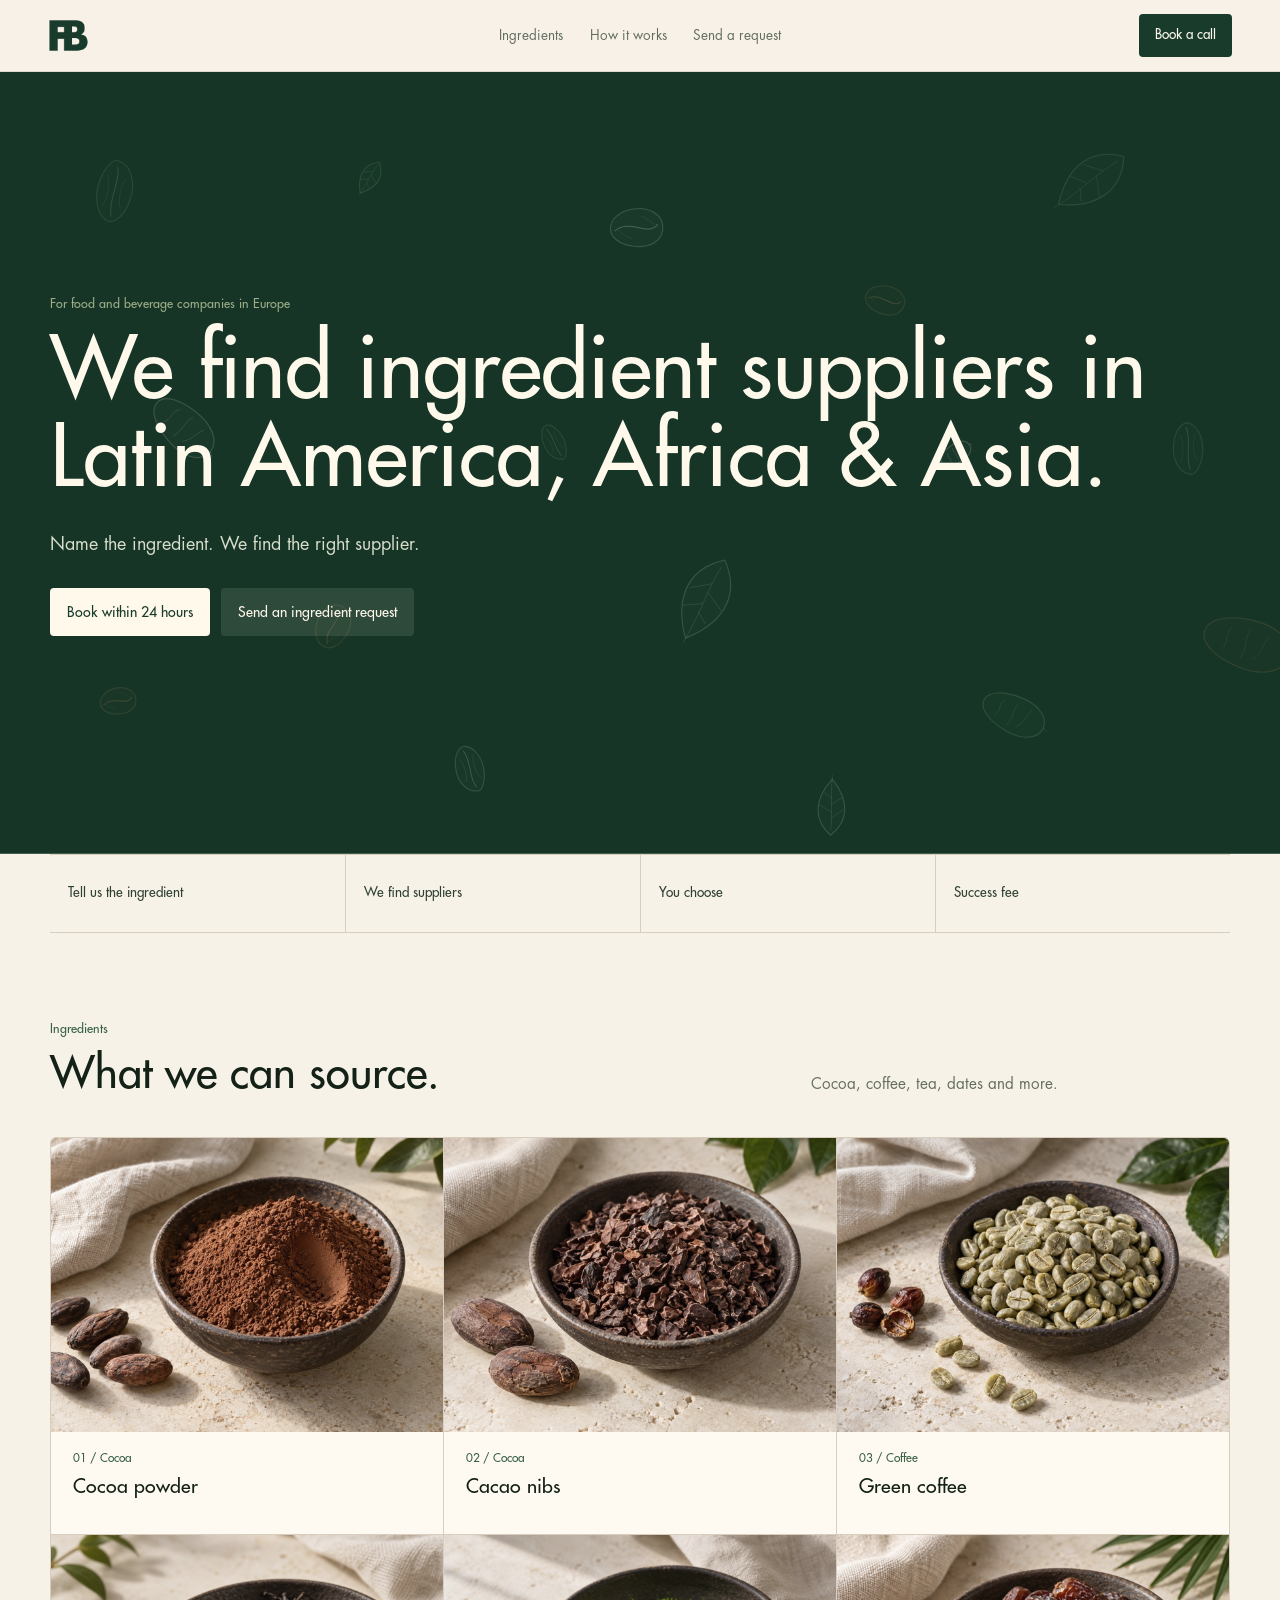
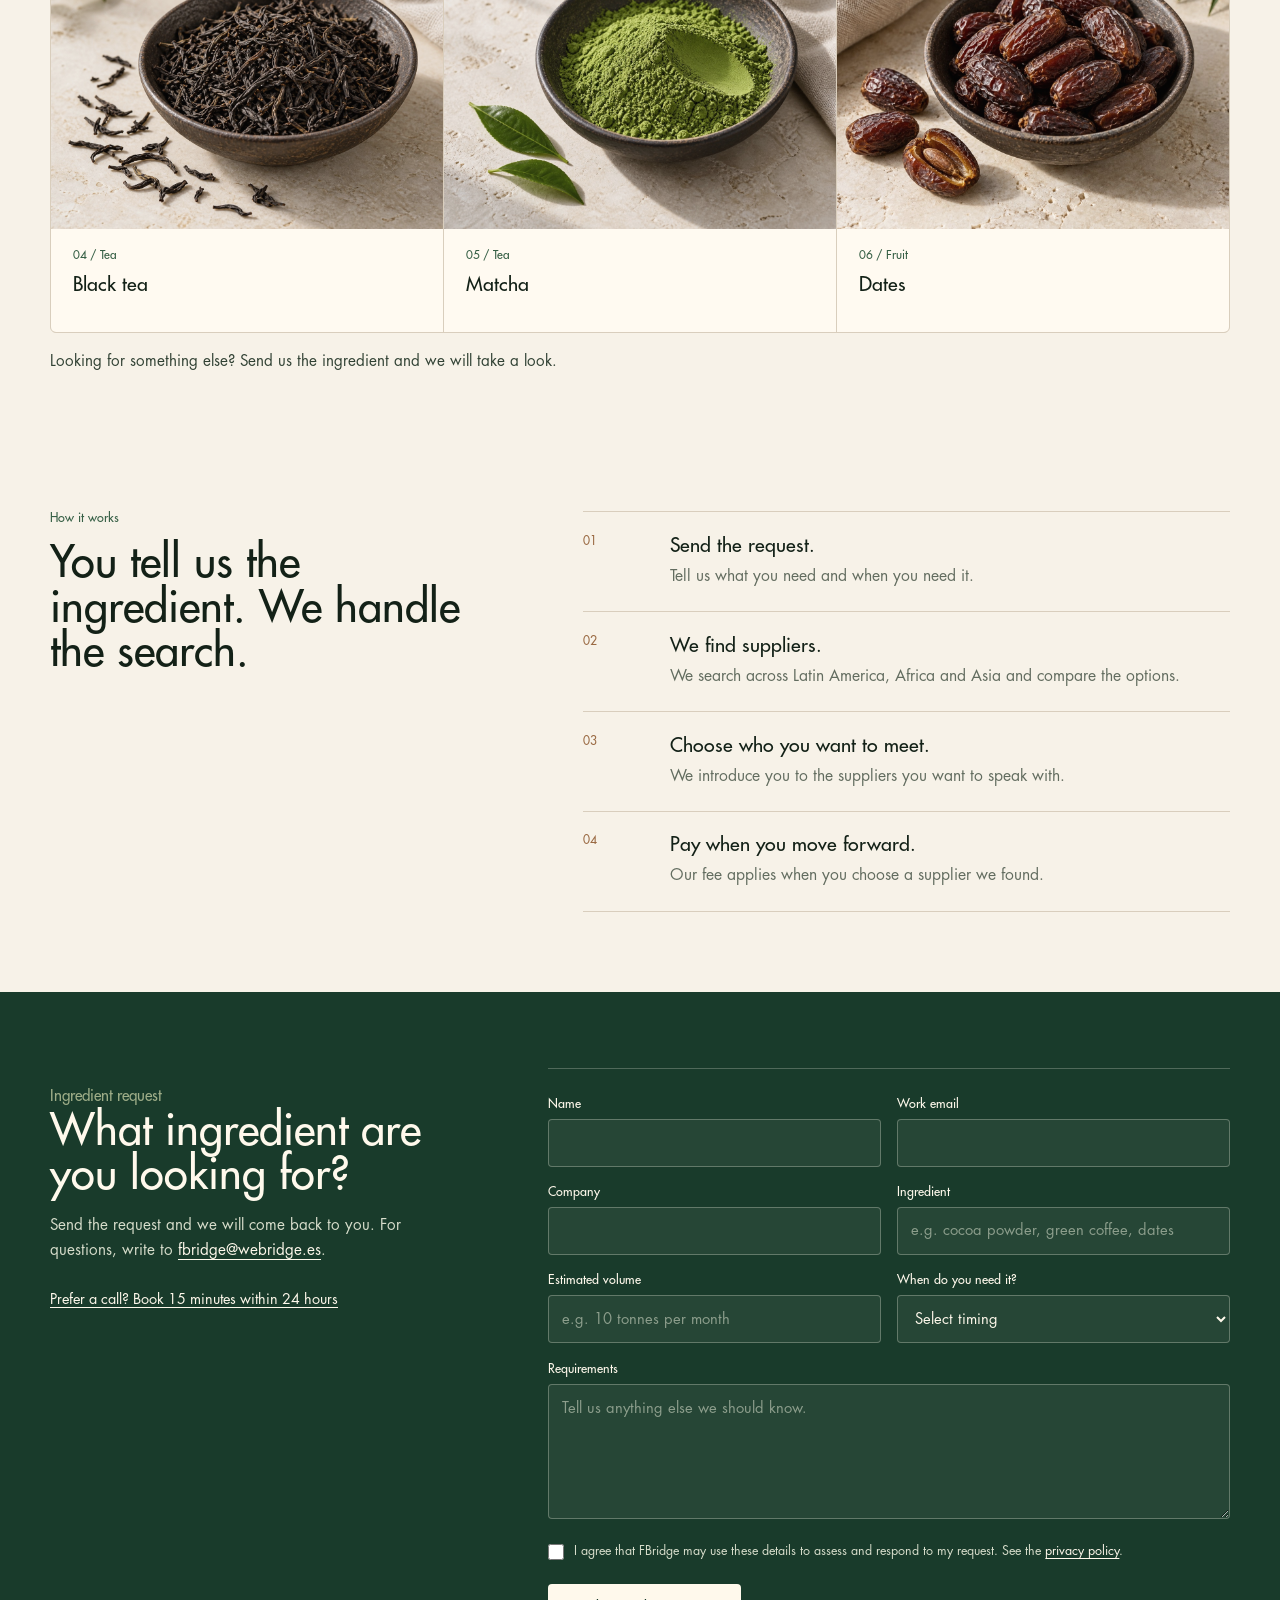
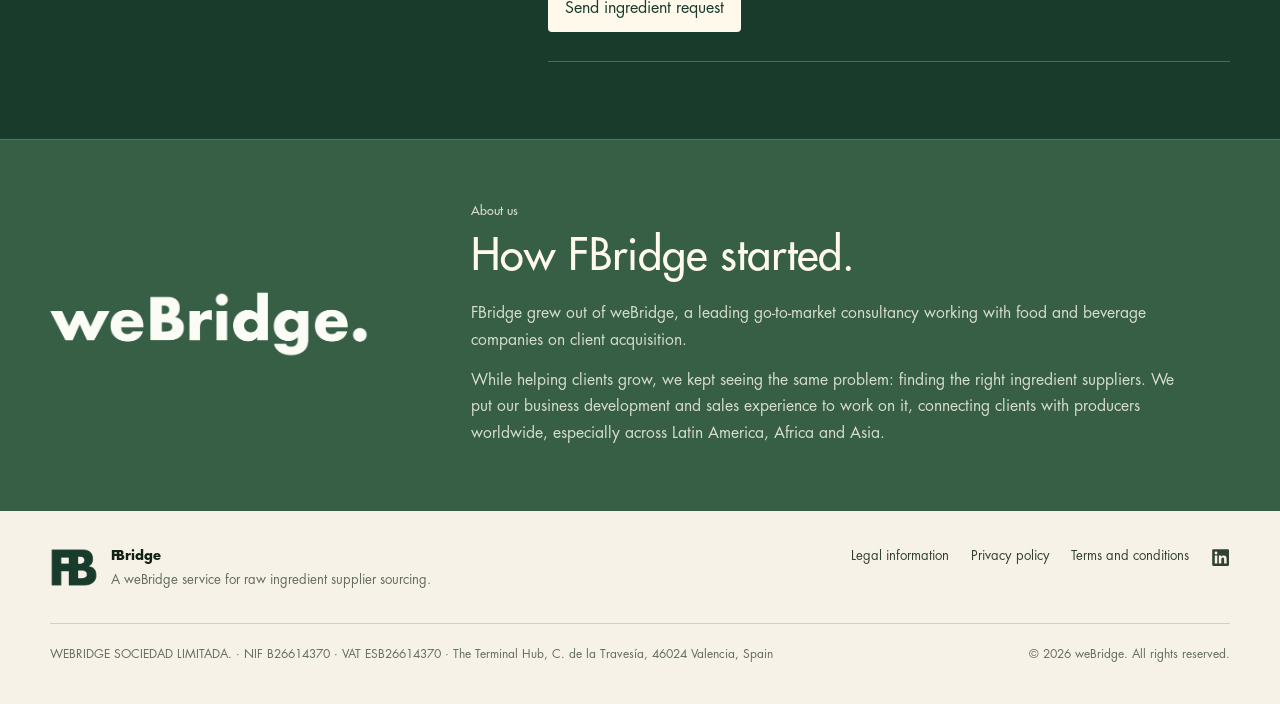
==== commit d4f27f76: "Add canonical sitemap and FBridge search identity" ====
--- a/index.html
+++ b/index.html
@@ -14,6 +14,8 @@
       content="Ingredient supplier sourcing in Latin America, Africa and Asia for European food and beverage companies."
     />
     <link rel="canonical" href="https://itsfbridge.com/" />
+    <meta name="robots" content="index, follow, max-image-preview:large" />
+    <meta property="og:site_name" content="FBridge" />
     <meta property="og:url" content="https://itsfbridge.com/" />
     <meta property="og:type" content="website" />
     <meta property="og:image" content="https://itsfbridge.com/assets/og-logo.png" />
@@ -28,6 +30,37 @@
     />
     <meta name="twitter:image" content="https://itsfbridge.com/assets/og-logo.png" />
     <meta name="twitter:image:alt" content="FBridge logo" />
+    <script type="application/ld+json">
+      {
+        "@context": "https://schema.org",
+        "@graph": [
+          {
+            "@type": "WebSite",
+            "@id": "https://itsfbridge.com/#website",
+            "name": "FBridge",
+            "url": "https://itsfbridge.com/",
+            "inLanguage": "en",
+            "publisher": { "@id": "https://itsfbridge.com/#organization" }
+          },
+          {
+            "@type": "Organization",
+            "@id": "https://itsfbridge.com/#organization",
+            "name": "FBridge",
+            "url": "https://itsfbridge.com/",
+            "description": "FBridge finds ingredient suppliers in Latin America, Africa and Asia for European food and beverage companies.",
+            "logo": "https://itsfbridge.com/assets/fbridge-monogram.png",
+            "email": "fbridge@webridge.es",
+            "sameAs": ["https://www.linkedin.com/company/itsfbridge"],
+            "parentOrganization": {
+              "@type": "Organization",
+              "name": "weBridge",
+              "legalName": "WEBRIDGE SOCIEDAD LIMITADA.",
+              "url": "https://www.webridge.es/"
+            }
+          }
+        ]
+      }
+    </script>
     <link rel="icon" href="assets/fbridge-favicon.png?v=20260916-1" type="image/png" />
     <link rel="apple-touch-icon" href="assets/fbridge-favicon.png?v=20260916-1" />
     <link rel="stylesheet" href="styles.css" />
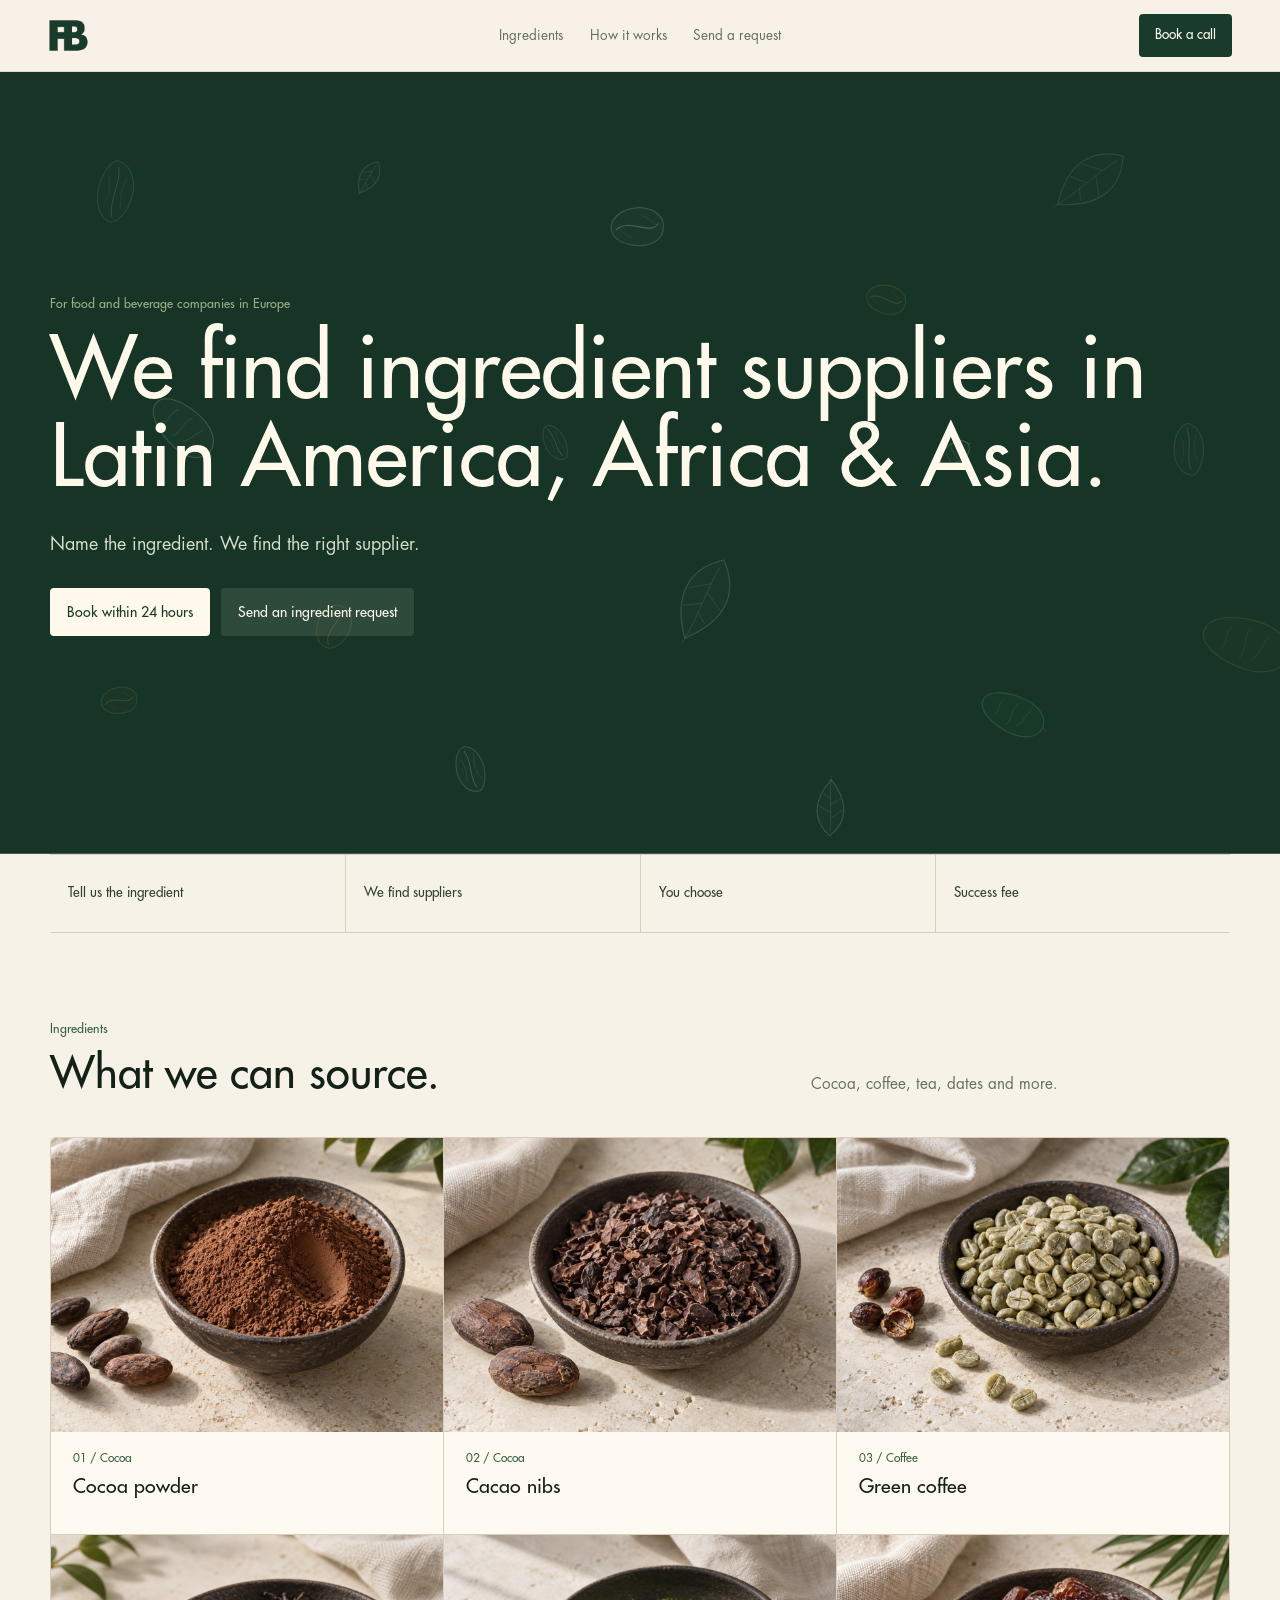
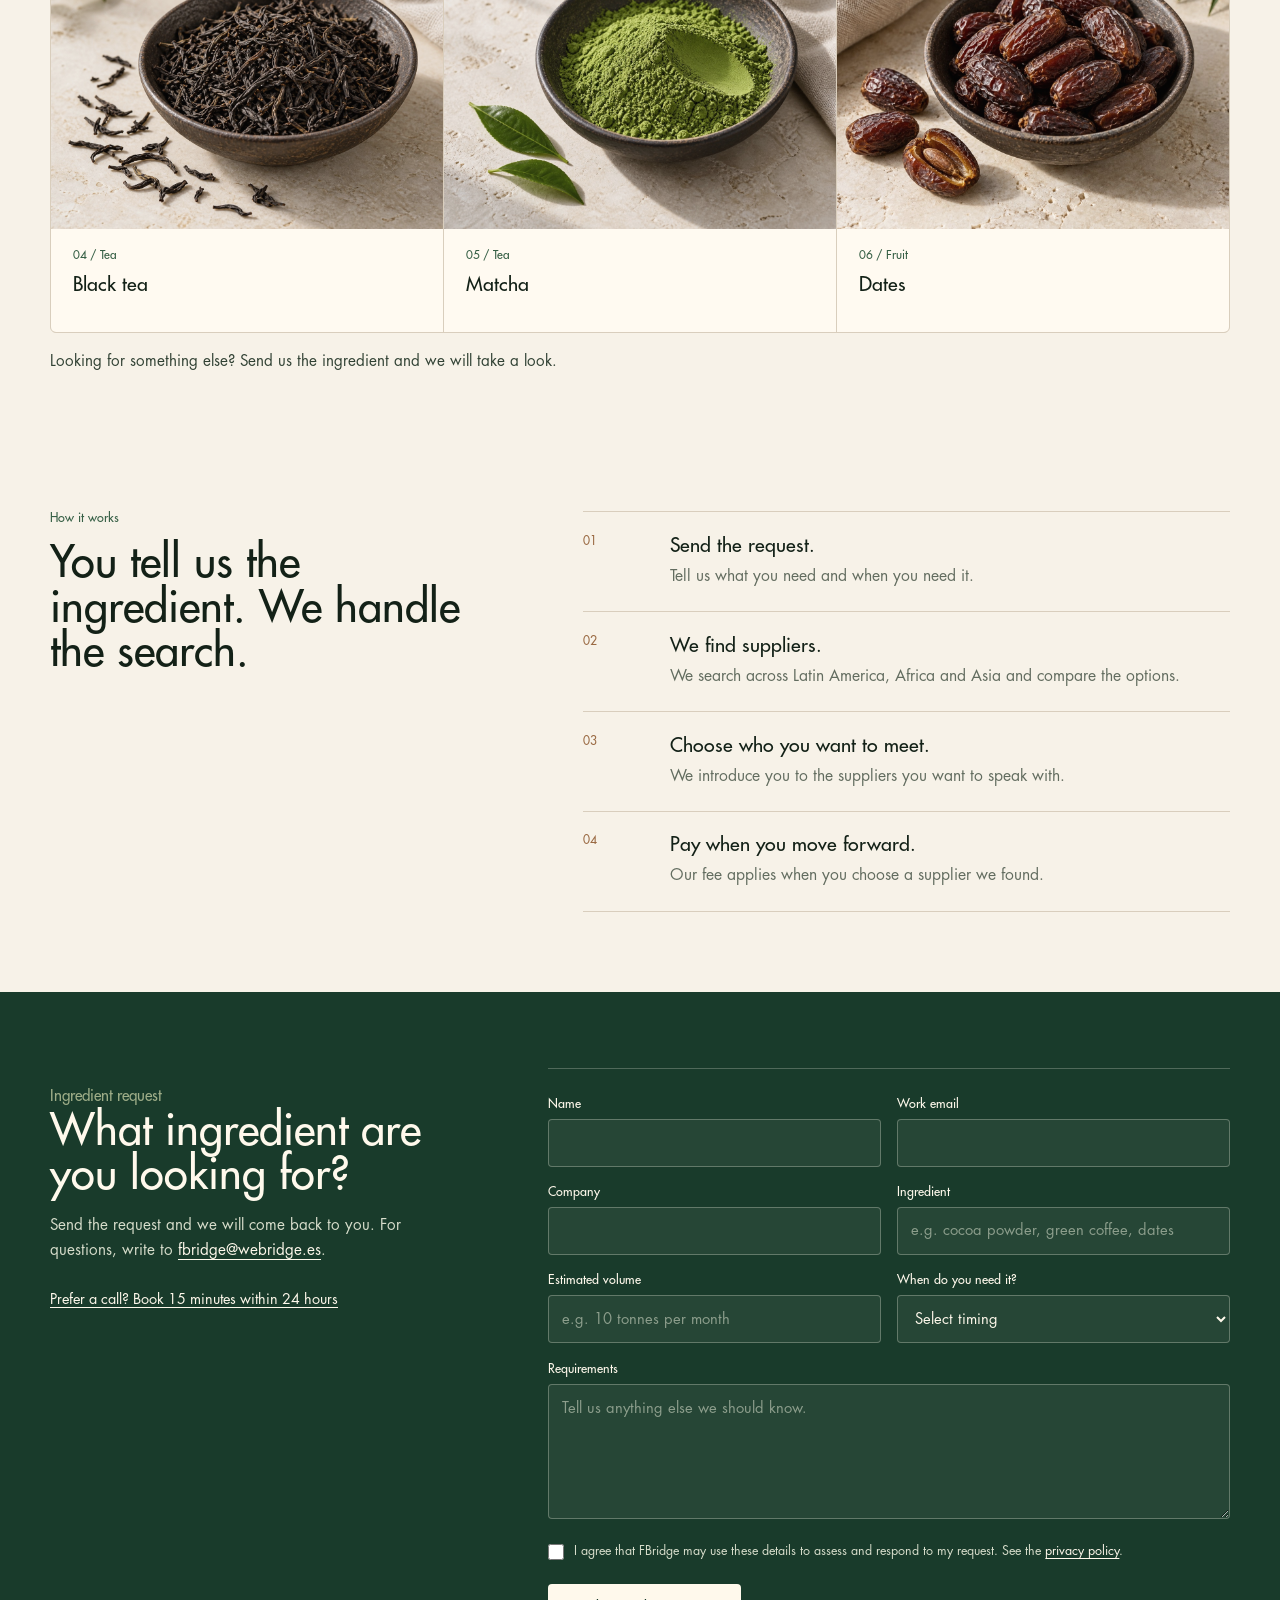
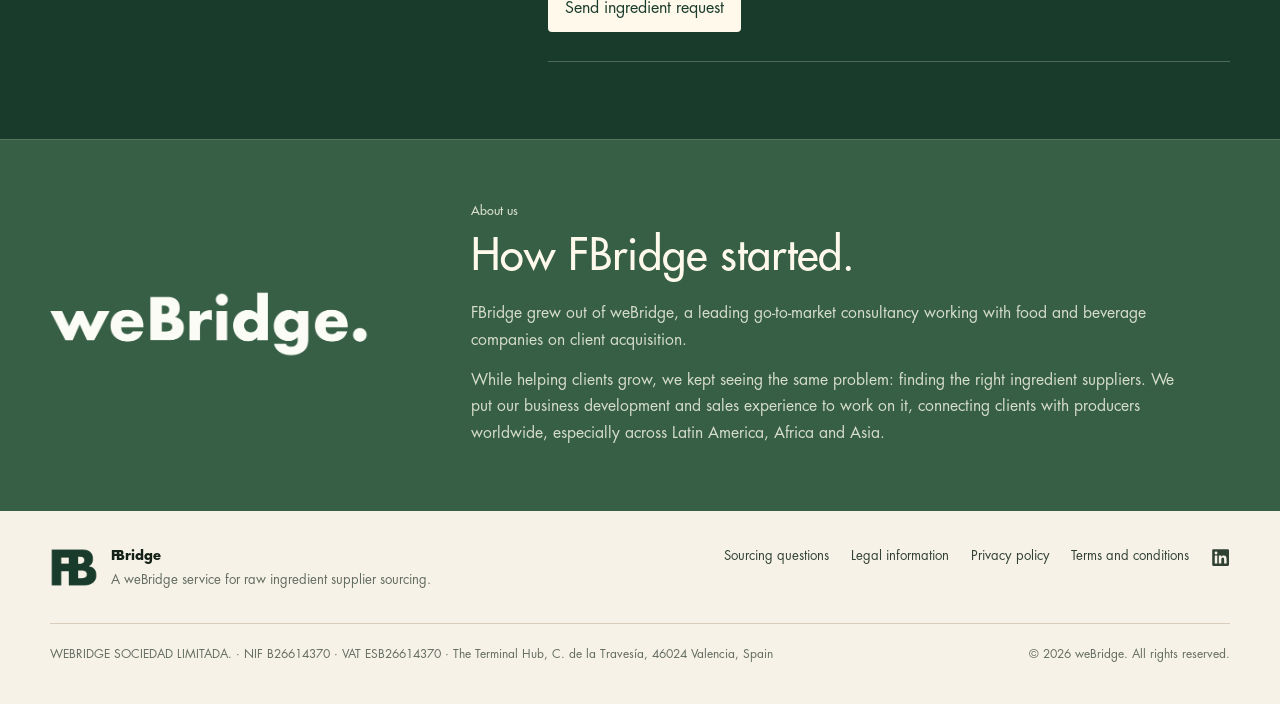
==== commit 0b5cfff2: "Clarify sourcing facts and improve search discovery" ====
--- a/index.html
+++ b/index.html
@@ -40,7 +40,8 @@
             "name": "FBridge",
             "url": "https://itsfbridge.com/",
             "inLanguage": "en",
-            "publisher": { "@id": "https://itsfbridge.com/#organization" }
+            "publisher": { "@id": "https://itsfbridge.com/#organization" },
+            "about": { "@id": "https://itsfbridge.com/#sourcing-service" }
           },
           {
             "@type": "Organization",
@@ -57,6 +58,17 @@
               "legalName": "WEBRIDGE SOCIEDAD LIMITADA.",
               "url": "https://www.webridge.es/"
             }
+          },
+          {
+            "@type": "Service",
+            "@id": "https://itsfbridge.com/#sourcing-service",
+            "name": "Raw ingredient supplier sourcing",
+            "serviceType": "Ingredient sourcing",
+            "url": "https://itsfbridge.com/",
+            "description": "FBridge finds ingredient suppliers in Latin America, Africa and Asia for European food and beverage companies. Buyers pay a success fee when they move forward with a supplier FBridge introduces.",
+            "provider": { "@id": "https://itsfbridge.com/#organization" },
+            "areaServed": { "@type": "Continent", "name": "Europe" },
+            "audience": { "@type": "BusinessAudience", "name": "Food and beverage companies" }
           }
         ]
       }
@@ -429,6 +441,7 @@
             </div>
           </div>
           <nav class="footer-links" aria-label="Footer links">
+            <a href="sourcing-questions.html">Sourcing questions</a>
             <a href="legal-information.html">Legal information</a>
             <a href="privacy-policy.html">Privacy policy</a>
             <a href="terms-and-conditions.html">Terms and conditions</a>
